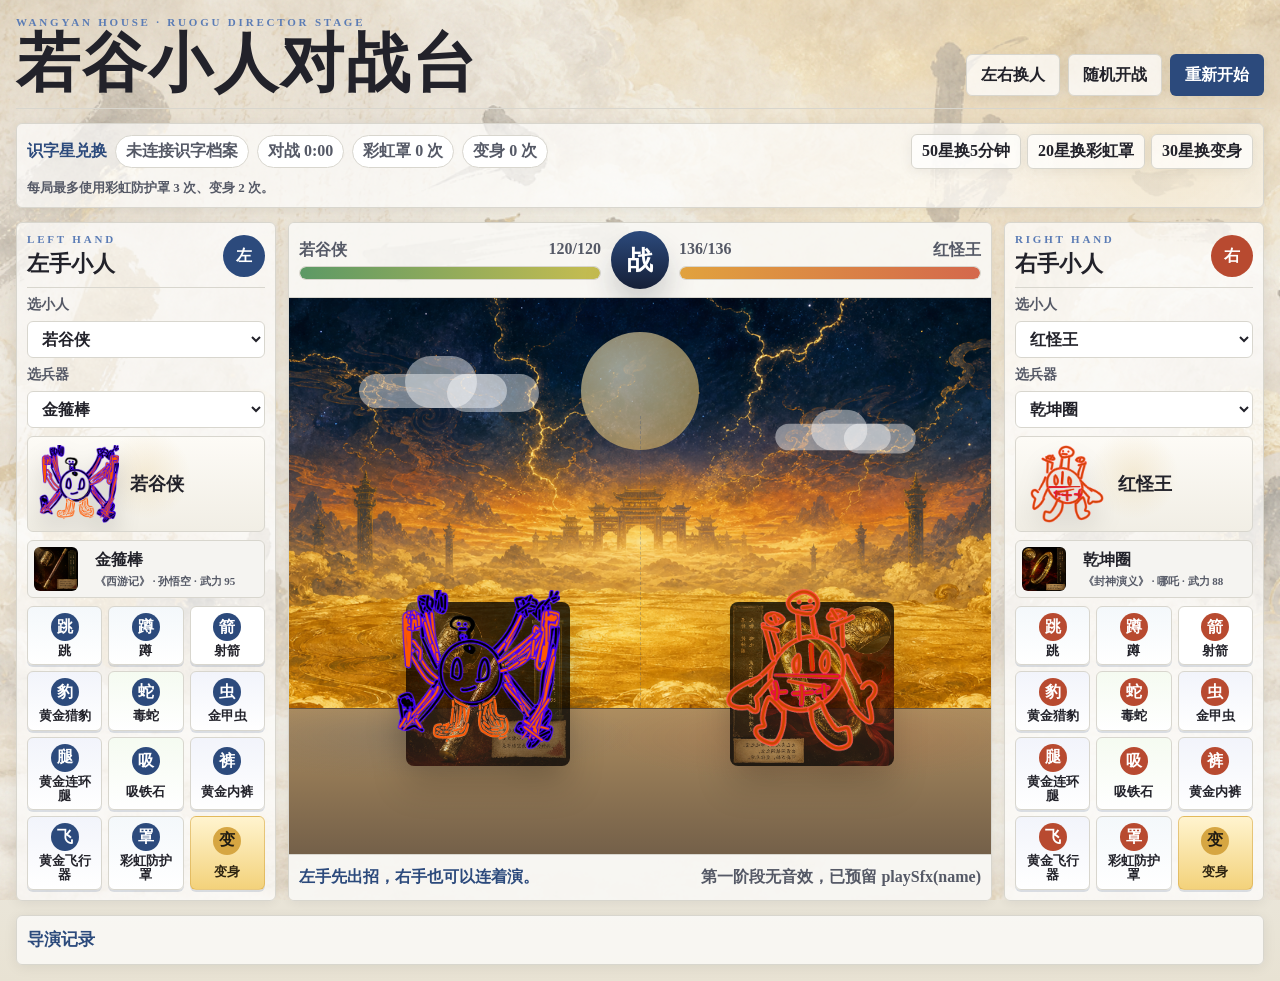
==== 若谷冒险游戏/index.html @ 194ad08b "Deploy: add Ruogu duel stage, myth backgrounds, and star exchange - Add 若谷小人对战台 with character-based" ====
<!doctype html>
<html lang="zh-CN">
<head>
  <meta charset="UTF-8" />
  <meta name="viewport" content="width=device-width, initial-scale=1, viewport-fit=cover, user-scalable=no" />
  <meta name="theme-color" content="#4a5538" />
  <title>若谷小人对战台</title>
  <style>
    .page-background {
      position: fixed;
      inset: 0;
      z-index: -1;
      background-image: url("../assets/backgrounds/06_cloud_characters.png");
      background-size: cover;
      background-position: center;
      background-repeat: no-repeat;
    }
    .page-background::before {
      content: "";
      position: absolute;
      inset: 0;
      background: rgba(244, 242, 237, .55);
    }
    :root {
      --paper: #f7f6f2;
      --paper-2: #eeede6;
      --ink: #22222a;
      --soft: #555966;
      --line: #d8d6ce;
      --blue: #2c4a7c;
      --blue-2: #5b7cb5;
      --red: #d4684c;
      --gold: #d6a642;
      --left: #2c4a7c;
      --right: #b84a30;
      --shadow: 0 2px 14px rgba(0, 0, 0, .07);
      --deep-shadow: 0 18px 28px rgba(21, 25, 38, .18);
      font-family: "KaiTi", "STKaiti", "华文楷体", "楷体", "Noto Serif CJK SC", serif;
    }

    * { box-sizing: border-box; }
    html, body { margin: 0; min-height: 100%; }
    body {
      color: var(--ink);
      background:
        radial-gradient(ellipse at 50% 18%, rgba(91, 124, 181, .12), transparent 52%),
        linear-gradient(180deg, #f7f6f2, #eeede6 72%, #e8e2d3);
      overflow-x: hidden;
    }
    body::before {
      content: "";
      position: fixed;
      inset: 0;
      pointer-events: none;
      opacity: .045;
      background-image: url("data:image/svg+xml,%3Csvg viewBox='0 0 256 256' xmlns='http://www.w3.org/2000/svg'%3E%3Cfilter id='n'%3E%3CfeTurbulence type='fractalNoise' baseFrequency='1.18' numOctaves='5'/%3E%3C/filter%3E%3Crect width='100%25' height='100%25' filter='url(%23n)'/%3E%3C/svg%3E");
    }
    button, select { font: inherit; color: inherit; }
    button { border: 0; cursor: pointer; }

    .app {
      width: min(1360px, 100%);
      min-height: 100vh;
      margin: 0 auto;
      padding: 16px;
      display: grid;
      gap: 14px;
      position: relative;
      z-index: 1;
    }
    .top {
      display: flex;
      align-items: end;
      justify-content: space-between;
      gap: 16px;
      padding-bottom: 12px;
      border-bottom: 1px solid var(--line);
    }
    .eyebrow {
      margin: 0 0 4px;
      color: var(--blue-2);
      font-family: Georgia, serif;
      font-size: 11px;
      font-weight: 900;
      letter-spacing: 2.8px;
    }
    h1, h2, h3, p { margin: 0; }
    h1 {
      font-size: clamp(34px, 6vw, 64px);
      line-height: 1;
      letter-spacing: 2px;
    }
    .top-actions { display: flex; flex-wrap: wrap; gap: 8px; justify-content: flex-end; }
    .paper-btn {
      min-height: 42px;
      padding: 9px 14px;
      border: 1px solid var(--line);
      border-radius: 6px;
      background: rgba(255,255,255,.72);
      box-shadow: var(--shadow);
      font-weight: 900;
    }
    .paper-btn.primary { color: #fff; background: var(--blue); border-color: transparent; }

    .wallet-bar {
      display: grid;
      grid-template-columns: 1fr auto;
      gap: 10px;
      align-items: center;
      padding: 10px;
      border: 1px solid var(--line);
      border-radius: 6px;
      background:
        radial-gradient(circle at 92% 20%, rgba(214,166,66,.18), transparent 12rem),
        rgba(255,255,255,.66);
      box-shadow: var(--shadow);
    }
    .wallet-main {
      display: flex;
      flex-wrap: wrap;
      gap: 8px;
      align-items: center;
      font-weight: 900;
    }
    .wallet-main span {
      min-height: 32px;
      display: inline-grid;
      place-items: center;
      padding: 5px 10px;
      border: 1px solid var(--line);
      border-radius: 999px;
      background: #fff;
      color: var(--soft);
    }
    .wallet-main strong { color: var(--blue); }
    .wallet-actions {
      display: flex;
      flex-wrap: wrap;
      gap: 6px;
      justify-content: flex-end;
    }
    .wallet-actions .paper-btn { min-height: 34px; padding: 6px 10px; }
    .wallet-note {
      grid-column: 1 / -1;
      color: var(--soft);
      font-size: 13px;
      font-weight: 900;
    }

    .layout {
      display: grid;
      grid-template-columns: minmax(220px, 260px) minmax(430px, 1fr) minmax(220px, 260px);
      gap: 12px;
      align-items: stretch;
    }
    .hand-panel, .stage-shell, .logbook {
      border: 1px solid var(--line);
      border-radius: 6px;
      background: rgba(255,255,255,.68);
      box-shadow: var(--shadow);
    }
    .hand-panel {
      padding: 10px;
      display: grid;
      gap: 8px;
      align-content: start;
      min-height: 560px;
    }
    .hand-title {
      display: flex;
      align-items: center;
      justify-content: space-between;
      gap: 8px;
      padding-bottom: 8px;
      border-bottom: 1px solid var(--line);
    }
    .hand-title h2 { font-size: 22px; }
    .side-badge {
      width: 42px;
      height: 42px;
      display: grid;
      place-items: center;
      border-radius: 50%;
      color: #fff;
      font-weight: 900;
      background: var(--left);
    }
    .right-panel .side-badge { background: var(--right); }
    .picker { display: grid; gap: 7px; }
    .picker label { color: var(--soft); font-weight: 900; font-size: 14px; }
    select {
      width: 100%;
      min-height: 36px;
      border: 1px solid var(--line);
      border-radius: 6px;
      background: #fff;
      padding: 8px 10px;
      font-weight: 900;
    }
    .mini-card {
      min-height: 92px;
      display: grid;
      grid-template-columns: 86px 1fr;
      place-items: center;
      gap: 8px;
      padding: 8px;
      border: 1px solid var(--line);
      border-radius: 6px;
      background:
        radial-gradient(circle at 50% 40%, rgba(215,166,66,.16), transparent 34%),
        linear-gradient(180deg, #fdfbf6, #f1eee5);
      overflow: hidden;
    }
    .mini-card img {
      width: 84px;
      height: 78px;
      object-fit: contain;
      filter: drop-shadow(0 14px 12px rgba(0,0,0,.16));
    }
    .mini-card strong { font-size: 18px; justify-self: start; }
    .weapon-line {
      width: 100%;
      display: grid;
      grid-template-columns: 54px 1fr;
      gap: 7px;
      align-items: center;
      padding: 6px;
      border: 1px solid var(--line);
      border-radius: 6px;
      background: #f5f4f1;
    }
    .weapon-line img {
      width: 44px;
      height: 44px;
      object-fit: cover;
      border-radius: 6px;
      background: #11131c;
    }
    .weapon-line strong { display: block; }
    .weapon-line small { color: var(--soft); font-weight: 900; font-size: 11px; line-height: 1.2; }
    .moves { display: grid; grid-template-columns: repeat(3, minmax(0, 1fr)); gap: 6px; }
    .move-btn {
      min-height: 52px;
      padding: 6px 5px;
      display: grid;
      grid-template-columns: 1fr;
      gap: 3px;
      align-items: center;
      justify-items: center;
      text-align: center;
      border: 1px solid var(--line);
      border-radius: 6px;
      background: #fff;
      box-shadow: 0 2px 0 rgba(44,74,124,.16);
      font-weight: 900;
    }
    .move-btn span:first-child {
      width: 28px;
      height: 28px;
      display: grid;
      place-items: center;
      border-radius: 50%;
      color: #fff;
      background: var(--left);
    }
    .right-panel .move-btn span:first-child { background: var(--right); }
    .move-btn small { display: none; }
    .move-btn strong { font-size: 13px; line-height: 1.1; }
    .move-btn.defense { background: linear-gradient(180deg, #f4f8fb, #fff); }
    .move-btn.control { background: linear-gradient(180deg, #f5fbf1, #fff); }
    .move-btn.spirit { background: linear-gradient(180deg, #f2f4fb, #fff); }
    .move-btn.ultimate {
      color: #2d2310;
      background: linear-gradient(180deg, #fff4cf, #f3d27b);
      border-color: rgba(214,166,66,.55);
    }
    .move-btn.ultimate span:first-child { background: var(--gold); color: #1f1b13; }

    .stage-shell {
      display: grid;
      grid-template-rows: auto 1fr auto;
      min-height: 560px;
      overflow: hidden;
    }
    .scoreboard {
      display: grid;
      grid-template-columns: 1fr auto 1fr;
      gap: 10px;
      align-items: center;
      padding: 8px 10px;
      border-bottom: 1px solid var(--line);
      background: rgba(247,246,242,.72);
    }
    .hp-box { display: grid; gap: 5px; }
    .hp-box.right { text-align: right; }
    .hp-name { display: flex; justify-content: space-between; gap: 8px; color: var(--soft); font-weight: 900; }
    .hp-box.right .hp-name { flex-direction: row-reverse; }
    .hp-track {
      height: 14px;
      border: 1px solid var(--line);
      border-radius: 999px;
      background: #e5e1d5;
      overflow: hidden;
    }
    .hp-fill {
      height: 100%;
      width: 100%;
      border-radius: inherit;
      background: linear-gradient(90deg, #5c9965, #c7bd50);
      transition: width .35s ease;
    }
    .hp-box.right .hp-fill { margin-left: auto; background: linear-gradient(90deg, #e1a23e, var(--red)); }
    .vs-seal {
      width: 58px;
      height: 58px;
      display: grid;
      place-items: center;
      border-radius: 50%;
      color: #fff;
      background: linear-gradient(180deg, var(--blue), #151f37);
      box-shadow: var(--deep-shadow);
      font-size: 26px;
      font-weight: 900;
    }
    .stage {
      position: relative;
      min-height: 430px;
      overflow: hidden;
      background:
        radial-gradient(circle at 50% 28%, rgba(215,166,66,.28), transparent 14%),
        linear-gradient(180deg, #dfe8ef 0%, #eef0e9 42%, #c5b28d 100%);
    }
    .stage-bg {
      position: absolute;
      inset: 0;
      z-index: 0;
      background-size: cover;
      background-position: center;
      opacity: 0;
      transition: opacity .7s ease;
    }
    .stage-bg.show { opacity: 1; }
    .stage::before {
      content: "";
      position: absolute;
      inset: 0;
      background:
        linear-gradient(90deg, rgba(44,74,124,.08), transparent 18%, transparent 82%, rgba(212,104,76,.1)),
        repeating-linear-gradient(90deg, rgba(255,255,255,.16) 0 1px, transparent 1px 84px);
      pointer-events: none;
    }
    .moon {
      position: absolute;
      top: 34px;
      left: 50%;
      width: 118px;
      height: 118px;
      transform: translateX(-50%);
      border-radius: 50%;
      background: radial-gradient(circle at 35% 32%, #fff8d8, #d7a642);
      opacity: .6;
      filter: blur(.2px);
    }
    .cloud, .cloud::before, .cloud::after {
      position: absolute;
      width: 148px;
      height: 34px;
      border-radius: 999px;
      background: rgba(255,255,255,.44);
      filter: blur(.4px);
    }
    .cloud { left: 10%; top: 76px; animation: cloudDrift 14s ease-in-out infinite alternate; }
    .cloud::before { content: ""; left: 46px; top: -18px; width: 72px; height: 52px; }
    .cloud::after { content: ""; left: 88px; top: 0; width: 92px; height: 38px; }
    .cloud.c2 { left: auto; right: 12%; top: 122px; transform: scale(.78); animation-duration: 18s; }
    .ground {
      position: absolute;
      left: -4%;
      right: -4%;
      bottom: 0;
      height: 146px;
      background:
        radial-gradient(ellipse at 20% 18%, rgba(44,74,124,.16), transparent 26%),
        radial-gradient(ellipse at 74% 20%, rgba(184,74,48,.14), transparent 28%),
        linear-gradient(180deg, #ad8d5f, #746049);
      border-top: 1px solid rgba(91,70,44,.35);
    }
    .arena-line {
      position: absolute;
      left: 50%;
      top: 118px;
      bottom: 48px;
      border-left: 1px dashed rgba(44,74,124,.25);
    }
    .fighter {
      position: absolute;
      bottom: 96px;
      width: 168px;
      height: 176px;
      display: grid;
      place-items: center;
      transform-origin: 50% 100%;
      transition: left .38s cubic-bezier(.2,.9,.2,1), right .38s cubic-bezier(.2,.9,.2,1), transform .28s ease, filter .28s ease;
      z-index: 4;
    }
    .fighter.left { left: 15%; }
    .fighter.right { right: 15%; transform: scaleX(-1); }
    .fighter img {
      width: 164px;
      height: 164px;
      object-fit: contain;
      filter: drop-shadow(0 20px 16px rgba(0,0,0,.2));
    }
    .fighter.idle { animation: idle 1.4s ease-in-out infinite; }
    .fighter.charge-left { animation: leftCharge .58s ease; }
    .fighter.charge-right { animation: rightCharge .58s ease; }
    .fighter.smash { animation: smash .68s ease; }
    .fighter.spin { animation: spinHit .72s ease; }
    .fighter.kick { animation: flyKick .7s ease; }
    .fighter.combo { animation: comboHit .82s ease; }
    .fighter.dodge { animation: dodge .52s ease; }
    .fighter.jump { animation: jumpDodge .66s ease; }
    .fighter.crouch { animation: crouchDodge .62s ease; }
    .fighter.guard { filter: drop-shadow(0 0 24px rgba(91,124,181,.52)); }
    .fighter.beam { animation: beamCast .72s ease; }
    .fighter.blink { animation: blinkStrike .68s ease; }
    .fighter.bind-cast { animation: bindCast .72s ease; }
    .fighter.orbit { filter: drop-shadow(0 0 28px rgba(91,124,181,.58)); }
    .fighter.arrow { animation: beamCast .68s ease; }
    .fighter.leopard { animation: leopardRush .78s ease; }
    .fighter.snake { animation: snakeBite .78s ease; }
    .fighter.beetle { animation: beetleCall .78s ease; }
    .fighter.magnet { animation: magnetCast .82s ease; }
    .fighter.gold-pants { animation: goldPantsFly .9s ease; filter: drop-shadow(0 0 24px rgba(214,166,66,.72)); }
    .fighter.flyer { animation: skyDive .92s ease; filter: drop-shadow(0 0 26px rgba(91,124,181,.66)); }
    .fighter.rainbow { filter: drop-shadow(0 0 26px rgba(91,124,181,.74)); }
    .fighter.boss-strike { animation: bossStrike 1.05s ease; filter: drop-shadow(0 0 36px rgba(184,74,48,.82)); }
    .fighter.boss-mode img { transform: scale(1.28); filter: drop-shadow(0 26px 20px rgba(0,0,0,.26)) drop-shadow(0 0 24px rgba(184,74,48,.5)); }
    .fighter.disarmed .weapon-ghost { opacity: 0; transform: translateY(-48px) scale(.25) rotate(-18deg); }
    .fighter.shielded::after,
    .fighter.evading::after,
    .fighter.boss-mode::after {
      position: absolute;
      left: 50%;
      top: 50%;
      transform: translate(-50%, -50%);
      display: grid;
      place-items: center;
      border-radius: 999px;
      pointer-events: none;
      z-index: -1;
      font-weight: 900;
    }
    .fighter.shielded::after {
      content: "";
      width: 192px;
      height: 192px;
      border: 8px solid rgba(255,255,255,.54);
      background:
        conic-gradient(from 18deg, rgba(216,70,65,.34), rgba(234,174,55,.34), rgba(83,151,92,.34), rgba(69,130,190,.34), rgba(151,91,174,.34), rgba(216,70,65,.34));
      box-shadow: 0 0 28px rgba(91,124,181,.38);
      animation: rainbowPulse 1.1s ease-in-out infinite;
    }
    .fighter.evading::after {
      content: "躲";
      width: 58px;
      height: 58px;
      color: #fff;
      background: rgba(44,74,124,.72);
      box-shadow: 0 0 20px rgba(44,74,124,.35);
    }
    .fighter.boss-mode::after {
      content: "BOSS";
      top: 8px;
      width: 76px;
      height: 30px;
      color: #fff;
      background: rgba(184,74,48,.9);
      box-shadow: 0 0 18px rgba(184,74,48,.42);
      z-index: 5;
    }
    .fighter.ultimate { animation: ultimateHit 1s ease; filter: drop-shadow(0 0 34px rgba(215,166,66,.8)); }
    .fighter.hurt-left { animation: hurtLeft .45s ease; }
    .fighter.hurt-right { animation: hurtRight .45s ease; }
    .fighter.win { animation: victory .9s ease-in-out infinite; filter: drop-shadow(0 0 20px rgba(215,166,66,.5)); }
    .weapon-aura {
      position: absolute;
      width: 88px;
      height: 88px;
      right: -6px;
      top: 24px;
      border-radius: 50%;
      background: radial-gradient(circle, rgba(215,166,66,.42), transparent 68%);
      opacity: 0;
      transform: rotate(-20deg);
      pointer-events: none;
    }
    .fighter.right .weapon-aura { right: auto; left: -6px; }
    .fighter.attacking .weapon-aura { animation: auraFlash .55s ease; }
    .weapon-ghost {
      position: absolute;
      width: 76px;
      height: 76px;
      right: -8px;
      top: 20px;
      object-fit: cover;
      border-radius: 8px;
      opacity: .78;
      mix-blend-mode: multiply;
      filter: drop-shadow(0 6px 6px rgba(0,0,0,.22));
      pointer-events: none;
    }
    .fighter.right .weapon-ghost { right: auto; left: -8px; }
    .impact {
      position: absolute;
      left: 50%;
      top: 52%;
      width: 14px;
      height: 14px;
      border-radius: 50%;
      pointer-events: none;
      opacity: 0;
      z-index: 8;
      background: radial-gradient(circle, #fff 0 8%, #f4d27c 15% 30%, rgba(212,104,76,.55) 34%, transparent 70%);
      transform: translate(-50%, -50%) scale(.2);
    }
    .impact.show { animation: impact .44s ease; }
    .fx-beam {
      position: absolute;
      z-index: 7;
      opacity: 0;
      pointer-events: none;
      top: 48%;
      width: 36%;
      height: 10px;
      border-radius: 999px;
      background: linear-gradient(90deg, rgba(255,255,255,0), rgba(91,124,181,.92), rgba(255,255,255,0));
      filter: drop-shadow(0 0 12px rgba(91,124,181,.8));
    }
    .fx-beam.show { animation: beamShot .56s ease; }
    .fx-ring {
      position: absolute;
      z-index: 7;
      opacity: 0;
      pointer-events: none;
      top: 43%;
      width: 116px;
      height: 50px;
      border-radius: 50%;
      border: 6px solid rgba(214,166,66,.9);
      box-shadow: 0 0 20px rgba(214,166,66,.7);
    }
    .fx-ring.show { animation: ringBind .72s ease; }
    .fx-orbit {
      position: absolute;
      z-index: 7;
      opacity: 0;
      pointer-events: none;
      width: 156px;
      height: 156px;
      border-radius: 50%;
      border: 3px dashed rgba(91,124,181,.78);
      box-shadow: 0 0 22px rgba(91,124,181,.36);
    }
    .fx-orbit.show { animation: orbitSpin .82s linear; }
    .fx-arrow,
    .fx-leopard,
    .fx-snake,
    .fx-beetle,
    .fx-magnet,
    .fx-pants,
    .fx-flyer,
    .fx-rainbow,
    .fx-boss {
      position: absolute;
      z-index: 7;
      opacity: 0;
      pointer-events: none;
      top: 44%;
      font-weight: 900;
      text-shadow: 0 2px 0 rgba(255,255,255,.84);
      filter: drop-shadow(0 10px 10px rgba(0,0,0,.18));
    }
    .fx-arrow { width: 34%; height: 5px; border-radius: 999px; background: linear-gradient(90deg, transparent, #51391f 18%, #d6a642 82%, transparent); }
    .fx-arrow::after { content: ""; position: absolute; right: -8px; top: -7px; border-left: 16px solid #51391f; border-top: 9px solid transparent; border-bottom: 9px solid transparent; }
    .fx-leopard::before { content: "黄金猎豹"; color: #9b6d16; font-size: 28px; }
    .fx-snake::before { content: "毒蛇咬住"; color: #395f2b; font-size: 26px; }
    .fx-beetle::before { content: "金甲虫"; color: #a87811; font-size: 28px; }
    .fx-magnet::before { content: "吸铁石"; color: #284668; font-size: 28px; }
    .fx-pants::before { content: "黄金内裤"; color: #9b6d16; font-size: 26px; }
    .fx-flyer::before { content: "黄金飞行器"; color: #2c4a7c; font-size: 26px; }
    .fx-rainbow {
      width: 170px;
      height: 170px;
      border-radius: 50%;
      background: conic-gradient(rgba(216,70,65,.38), rgba(234,174,55,.38), rgba(83,151,92,.38), rgba(69,130,190,.38), rgba(151,91,174,.38), rgba(216,70,65,.38));
      border: 7px solid rgba(255,255,255,.58);
    }
    .fx-boss::before { content: "大BOSS"; color: #b84a30; font-size: 34px; letter-spacing: 2px; }
    .fx-arrow.show { animation: arrowShot .62s ease; }
    .fx-leopard.show { animation: helperRush .76s ease; }
    .fx-snake.show { animation: helperRush .84s ease; }
    .fx-beetle.show { animation: helperRush .82s ease; }
    .fx-magnet.show { animation: magnetPull .88s ease; }
    .fx-pants.show { animation: skyHelper .86s ease; }
    .fx-flyer.show { animation: skyHelper .9s ease; }
    .fx-rainbow.show { animation: rainbowPulse .9s ease; }
    .fx-boss.show { animation: bossFlash .96s ease; }
    .fx-from-right.fx-arrow { transform: scaleX(-1); }
    .fx-from-right.fx-arrow.show { animation: arrowShotRight .62s ease; }
    .fx-from-right.fx-leopard.show,
    .fx-from-right.fx-snake.show,
    .fx-from-right.fx-beetle.show { animation: helperRushRight .82s ease; }
    .fx-from-right.fx-magnet.show { animation: magnetPullRight .88s ease; }
    .fx-from-right.fx-pants.show,
    .fx-from-right.fx-flyer.show { animation: skyHelperRight .9s ease; }
    .damage {
      position: absolute;
      z-index: 9;
      color: var(--red);
      font-size: 34px;
      font-weight: 900;
      text-shadow: 0 2px 0 #fff;
      opacity: 0;
      pointer-events: none;
    }
    .damage.show { animation: damageFloat .78s ease; }
    .director-strip {
      display: flex;
      align-items: center;
      justify-content: space-between;
      gap: 8px;
      min-height: 46px;
      padding: 8px 10px;
      border-top: 1px solid var(--line);
      background: rgba(247,246,242,.82);
    }
    .director-strip strong { color: var(--blue); }
    .director-strip span { color: var(--soft); font-weight: 900; }
    .winner-banner {
      position: absolute;
      inset: 22% 12% auto;
      min-height: 118px;
      display: none;
      place-items: center;
      text-align: center;
      padding: 18px;
      z-index: 20;
      color: #fff;
      background: linear-gradient(180deg, rgba(44,74,124,.96), rgba(23,31,52,.96));
      border-radius: 6px;
      box-shadow: var(--deep-shadow);
    }
    .winner-banner.show { display: grid; animation: bannerIn .4s ease; }
    .winner-banner h2 { font-size: clamp(30px, 6vw, 58px); }

    .logbook {
      min-height: 50px;
      padding: 8px 10px;
      display: grid;
      grid-template-columns: auto 1fr;
      align-items: center;
      gap: 10px;
    }
    .logbook h3 { font-size: 17px; color: var(--blue); white-space: nowrap; }
    .log-list {
      display: flex;
      flex-wrap: nowrap;
      gap: 6px;
      overflow-x: auto;
      padding-bottom: 2px;
    }
    .log-pill {
      flex: 0 0 auto;
      padding: 5px 8px;
      border-radius: 999px;
      background: #fff;
      border: 1px solid var(--line);
      color: var(--soft);
      font-weight: 900;
      font-size: 13px;
    }

    @keyframes idle { 0%,100%{translate:0 0} 50%{translate:0 -5px} }
    @keyframes cloudDrift { from{translate:-14px 0} to{translate:14px 0} }
    @keyframes leftCharge { 0%{translate:0 0} 46%{translate:210px 0; scale:1.05} 100%{translate:0 0} }
    @keyframes rightCharge { 0%{translate:0 0} 46%{translate:-210px 0; scale:1.05} 100%{translate:0 0} }
    @keyframes smash { 0%{translate:0 0; rotate:0} 36%{translate:0 -44px; rotate:-10deg} 58%{translate:28px 10px; rotate:8deg} 100%{translate:0 0; rotate:0} }
    @keyframes spinHit { 0%{rotate:0; scale:1} 55%{rotate:360deg; scale:1.08} 100%{rotate:0; scale:1} }
    @keyframes flyKick { 0%{translate:0 0; rotate:0} 45%{translate:120px -58px; rotate:-18deg} 100%{translate:0 0; rotate:0} }
    @keyframes comboHit { 0%{translate:0 0} 18%{translate:90px 0} 34%{translate:24px 0} 50%{translate:112px -8px} 68%{translate:40px 0} 84%{translate:128px 0} 100%{translate:0 0} }
    @keyframes dodge { 0%{translate:0 0; opacity:1} 40%{translate:-70px -12px; opacity:.34} 100%{translate:0 0; opacity:1} }
    @keyframes jumpDodge { 0%{translate:0 0; scale:1} 48%{translate:0 -108px; scale:1.05} 100%{translate:0 0; scale:1} }
    @keyframes crouchDodge { 0%{translate:0 0; scale:1 1} 48%{translate:0 42px; scale:1.14 .48} 100%{translate:0 0; scale:1 1} }
    @keyframes beamCast { 0%{scale:1} 35%{scale:1.08; translate:0 -8px} 100%{scale:1; translate:0 0} }
    @keyframes bindCast { 0%{translate:0 0; scale:1} 45%{translate:40px -8px; scale:1.08} 100%{translate:0 0; scale:1} }
    @keyframes leopardRush { 0%{translate:0 0; scale:1} 35%{translate:150px -18px; scale:1.12} 58%{translate:70px 0; scale:1.04} 100%{translate:0 0; scale:1} }
    @keyframes snakeBite { 0%{translate:0 0; rotate:0} 42%{translate:96px 8px; rotate:-7deg} 58%{translate:118px 4px; rotate:7deg} 100%{translate:0 0; rotate:0} }
    @keyframes beetleCall { 0%{translate:0 0; scale:1} 45%{translate:70px -46px; scale:1.08} 70%{translate:118px -4px; scale:1.04} 100%{translate:0 0; scale:1} }
    @keyframes magnetCast { 0%{translate:0 0} 44%{translate:24px -22px; rotate:-8deg} 100%{translate:0 0; rotate:0} }
    @keyframes goldPantsFly { 0%{translate:0 0; rotate:0} 35%{translate:52px -104px; rotate:-8deg} 62%{translate:132px -46px; rotate:10deg} 100%{translate:0 0; rotate:0} }
    @keyframes skyDive { 0%{translate:0 0; rotate:0} 28%{translate:0 -132px; rotate:-10deg} 64%{translate:145px -54px; rotate:16deg} 100%{translate:0 0; rotate:0} }
    @keyframes bossStrike { 0%{scale:1; translate:0 0} 30%{scale:1.45; translate:0 -30px} 58%{scale:1.55; translate:128px -6px} 100%{scale:1; translate:0 0} }
    @keyframes ultimateHit { 0%{scale:1; translate:0 0} 32%{scale:1.16; translate:0 -24px} 52%{scale:1.22; translate:120px 0} 100%{scale:1; translate:0 0} }
    @keyframes hurtLeft { 0%{translate:0 0} 36%{translate:-30px 0; rotate:-5deg} 100%{translate:0 0} }
    @keyframes hurtRight { 0%{translate:0 0} 36%{translate:30px 0; rotate:5deg} 100%{translate:0 0} }
    @keyframes victory { 0%,100%{translate:0 0; rotate:0} 50%{translate:0 -10px; rotate:3deg} }
    @keyframes auraFlash { 0%{opacity:0; scale:.6} 45%{opacity:1; scale:1.5} 100%{opacity:0; scale:2.2} }
    @keyframes impact { 0%{opacity:0; scale:.2} 40%{opacity:1; scale:9} 100%{opacity:0; scale:13} }
    @keyframes beamShot { 0%{opacity:0; scaleX(.1)} 30%{opacity:1; scaleX(1)} 100%{opacity:0; scaleX(1.2)} }
    @keyframes ringBind { 0%{opacity:0; scale:2.2; translate:0 -20px} 45%{opacity:1; scale:1} 100%{opacity:0; scale:.78; translate:0 18px} }
    @keyframes orbitSpin { 0%{opacity:0; rotate:0deg; scale:.5} 20%{opacity:1} 100%{opacity:0; rotate:420deg; scale:1.3} }
    @keyframes arrowShot { 0%{opacity:0; scaleX(.1)} 20%{opacity:1; scaleX(1)} 100%{opacity:0; translate:54px 0; scaleX(1.12)} }
    @keyframes helperRush { 0%{opacity:0; translate:-80px 20px; scale:.7} 28%{opacity:1} 72%{opacity:1; translate:80px -12px; scale:1.15} 100%{opacity:0; translate:120px 8px; scale:.9} }
    @keyframes magnetPull { 0%{opacity:0; translate:0 20px; scale:.7} 35%{opacity:1; scale:1.15} 100%{opacity:0; translate:0 -54px; scale:.9} }
    @keyframes skyHelper { 0%{opacity:0; translate:-54px -100px; scale:.7} 32%{opacity:1} 72%{opacity:1; translate:90px -40px; scale:1.12} 100%{opacity:0; translate:130px -8px; scale:.9} }
    @keyframes arrowShotRight { 0%{opacity:0; scaleX(-.1)} 20%{opacity:1; scaleX(-1)} 100%{opacity:0; translate:-54px 0; scaleX(-1.12)} }
    @keyframes helperRushRight { 0%{opacity:0; translate:80px 20px; scale:.7} 28%{opacity:1} 72%{opacity:1; translate:-80px -12px; scale:1.15} 100%{opacity:0; translate:-120px 8px; scale:.9} }
    @keyframes magnetPullRight { 0%{opacity:0; translate:0 20px; scale:.7} 35%{opacity:1; scale:1.15} 100%{opacity:0; translate:0 -54px; scale:.9} }
    @keyframes skyHelperRight { 0%{opacity:0; translate:54px -100px; scale:.7} 32%{opacity:1} 72%{opacity:1; translate:-90px -40px; scale:1.12} 100%{opacity:0; translate:-130px -8px; scale:.9} }
    @keyframes rainbowPulse { 0%{opacity:0; scale:.55; rotate:0deg} 42%{opacity:.92; scale:1; rotate:60deg} 100%{opacity:.18; scale:1.12; rotate:140deg} }
    @keyframes bossFlash { 0%{opacity:0; scale:.5} 35%{opacity:1; scale:1.25} 100%{opacity:0; scale:1.7} }
    @keyframes damageFloat { 0%{opacity:0; translate:0 8px; scale:.8} 20%{opacity:1} 100%{opacity:0; translate:0 -62px; scale:1.14} }
    @keyframes bannerIn { from{opacity:0; transform:translateY(14px) scale(.96)} to{opacity:1; transform:translateY(0) scale(1)} }

    @media (max-width: 1080px) {
      .layout { grid-template-columns: 1fr; }
      .hand-panel { min-height: 0; }
      .stage-shell { order: -1; min-height: 560px; }
      .moves { grid-template-columns: repeat(6, minmax(0, 1fr)); }
      .move-btn { grid-template-columns: 1fr; text-align: center; place-items: center; min-height: 58px; }
      .move-btn small { display: none; }
      .mini-card { min-height: 86px; }
    }
    @media (max-width: 680px) {
      .app { padding: 10px; }
      .top { align-items: start; flex-direction: column; }
      .wallet-bar { grid-template-columns: 1fr; }
      .wallet-actions { justify-content: stretch; }
      .wallet-actions .paper-btn { flex: 1 1 120px; }
      .stage { min-height: 390px; }
      .scoreboard { grid-template-columns: 1fr; }
      .vs-seal { width: 54px; height: 54px; justify-self: center; }
      .fighter { width: 124px; height: 140px; bottom: 88px; }
      .fighter img { width: 124px; height: 124px; }
      .fighter.left { left: 8%; }
      .fighter.right { right: 8%; }
      .moves { grid-template-columns: repeat(3, minmax(0, 1fr)); }
      .weapon-ghost { width: 54px; height: 54px; }
      @keyframes leftCharge { 0%{translate:0 0} 46%{translate:110px 0; scale:1.05} 100%{translate:0 0} }
      @keyframes rightCharge { 0%{translate:0 0} 46%{translate:-110px 0; scale:1.05} 100%{translate:0 0} }
    }
  </style>
</head>
<body>
  <div class="page-background"></div>
  <main class="app">
    <header class="top">
      <div>
        <p class="eyebrow">WANGYAN HOUSE · RUOGU DIRECTOR STAGE</p>
        <h1>若谷小人对战台</h1>
      </div>
      <div class="top-actions">
        <button class="paper-btn" id="swapBtn">左右换人</button>
        <button class="paper-btn" id="randomBtn">随机开战</button>
        <button class="paper-btn primary" id="resetBtn">重新开始</button>
      </div>
    </header>

    <section class="wallet-bar" id="walletBar" aria-label="识字星兑换的小人对战资源">
      <div class="wallet-main">
        <strong>识字星兑换</strong>
        <span id="walletStars">总星 --</span>
        <span id="walletTime">对战 --</span>
        <span id="walletRainbow">彩虹罩 --</span>
        <span id="walletTransform">变身 --</span>
      </div>
      <div class="wallet-actions">
        <button class="paper-btn" data-buy="playTime">50星换5分钟</button>
        <button class="paper-btn" data-buy="rainbow">20星换彩虹罩</button>
        <button class="paper-btn" data-buy="transform">30星换变身</button>
      </div>
      <div class="wallet-note" id="walletNote">每局最多使用彩虹防护罩 3 次、变身 2 次。</div>
    </section>

    <section class="layout">
      <aside class="hand-panel left-panel">
        <div class="hand-title">
          <div>
            <p class="eyebrow">LEFT HAND</p>
            <h2>左手小人</h2>
          </div>
          <span class="side-badge">左</span>
        </div>
        <div class="picker">
          <label for="leftCharacter">选小人</label>
          <select id="leftCharacter"></select>
        </div>
        <div class="picker">
          <label for="leftWeapon">选兵器</label>
          <select id="leftWeapon"></select>
        </div>
        <section class="mini-card" id="leftPreview"></section>
        <section class="weapon-line" id="leftWeaponPreview"></section>
        <div class="moves" id="leftMoves"></div>
      </aside>

      <section class="stage-shell">
        <div class="scoreboard">
          <div class="hp-box">
            <div class="hp-name"><strong id="leftName">若谷侠</strong><span id="leftHpText">100/100</span></div>
            <div class="hp-track"><div class="hp-fill" id="leftHp"></div></div>
          </div>
          <div class="vs-seal">战</div>
          <div class="hp-box right">
            <div class="hp-name"><strong id="rightName">红怪王</strong><span id="rightHpText">100/100</span></div>
            <div class="hp-track"><div class="hp-fill" id="rightHp"></div></div>
          </div>
        </div>

        <div class="stage" id="stage">
          <div class="stage-bg" id="stageBg"></div>
          <div class="moon"></div>
          <div class="cloud"></div>
          <div class="cloud c2"></div>
          <div class="arena-line"></div>
          <div class="ground"></div>
          <div class="fighter left idle" id="leftFighter">
            <span class="weapon-aura"></span>
            <img id="leftWeaponGhost" class="weapon-ghost" alt="" />
            <img id="leftSprite" alt="左手小人" />
          </div>
          <div class="fighter right idle" id="rightFighter">
            <span class="weapon-aura"></span>
            <img id="rightWeaponGhost" class="weapon-ghost" alt="" />
            <img id="rightSprite" alt="右手小人" />
          </div>
          <div class="impact" id="impact"></div>
          <div class="damage" id="damageText"></div>
          <div class="winner-banner" id="winnerBanner"></div>
        </div>

        <div class="director-strip">
          <strong id="directorLine">左手先出招，右手也可以连着演。</strong>
          <span>第一阶段无音效，已预留 playSfx(name)</span>
        </div>
      </section>

      <aside class="hand-panel right-panel">
        <div class="hand-title">
          <div>
            <p class="eyebrow">RIGHT HAND</p>
            <h2>右手小人</h2>
          </div>
          <span class="side-badge">右</span>
        </div>
        <div class="picker">
          <label for="rightCharacter">选小人</label>
          <select id="rightCharacter"></select>
        </div>
        <div class="picker">
          <label for="rightWeapon">选兵器</label>
          <select id="rightWeapon"></select>
        </div>
        <section class="mini-card" id="rightPreview"></section>
        <section class="weapon-line" id="rightWeaponPreview"></section>
        <div class="moves" id="rightMoves"></div>
      </aside>
    </section>

    <section class="logbook">
      <h3>导演记录</h3>
      <div class="log-list" id="battleLog"></div>
    </section>
  </main>

  <script src="../weapons.js"></script>
  <script src="../duel-link.js"></script>
  <script>
    const CUTOUT = "../Ruogu Painting/cutouts/";
    const DUEL = window.RUOGU_DUEL_LINK;
    const characters = [
      { id: "hero", name: "若谷侠", file: "1_cutout.png", hp: 120, power: 10 },
      { id: "vine", name: "缠藤怪", file: "2_cutout.png", hp: 112, power: 9 },
      { id: "square", name: "方脸怪", file: "4_cutout.png", hp: 116, power: 10 },
      { id: "dot", name: "圆点怪", file: "5_cutout.png", hp: 108, power: 11 },
      { id: "echo", name: "回声石怪", file: "6_cutout.png", hp: 128, power: 8 },
      { id: "redking", name: "红怪王", file: "10_cutout.png", hp: 136, power: 12 }
    ];

    const BACKGROUNDS = {
      hero: "../assets/backgrounds/01_fengshen_cloud.png",
      vine: "../assets/backgrounds/04_dragon_palace.png",
      square: "../assets/backgrounds/03_star_moon.png",
      dot: "../assets/backgrounds/04_dragon_palace.png",
      echo: "../assets/backgrounds/03_star_moon.png",
      redking: "../assets/backgrounds/02_fire_mountain.png"
    };

    const moves = [
      { id: "jump", icon: "跳", name: "跳", desc: "跳起来躲下一次地面攻击", damage: 0, cls: "jump", evade: "ground", kind: "defense" },
      { id: "crouch", icon: "蹲", name: "蹲", desc: "蹲下来躲下一次高处攻击", damage: 0, cls: "crouch", evade: "high", kind: "defense" },
      { id: "arrow", icon: "箭", name: "射箭", desc: "一箭飞过去，掉血20", damage: 20, cls: "arrow", fx: "arrow", attackType: "high" },
      { id: "leopard", icon: "豹", name: "黄金猎豹", desc: "黄金猎豹快速袭击，掉血40", damage: 40, cls: "leopard", fx: "leopard", attackType: "ground", kind: "spirit" },
      { id: "snake", icon: "蛇", name: "毒蛇", desc: "毒蛇咬住对方，掉血30", damage: 30, cls: "snake", fx: "snake", attackType: "ground", kind: "control" },
      { id: "beetle", icon: "虫", name: "金甲虫", desc: "金甲虫帮忙撞击，掉血42", damage: 42, cls: "beetle", fx: "beetle", attackType: "ground", kind: "spirit" },
      { id: "combo-kick", icon: "腿", name: "黄金连环腿", desc: "啪啪啪快速击打，掉血49", damage: 49, cls: "combo", attackType: "ground", kind: "spirit" },
      { id: "magnet", icon: "吸", name: "吸铁石", desc: "吸走对方武器10秒", damage: 0, cls: "magnet", fx: "magnet", disarm: true, kind: "control" },
      { id: "gold-pants", icon: "裤", name: "黄金内裤", desc: "穿上能飞能打，掉血39", damage: 39, cls: "gold-pants", fx: "pants", attackType: "high", kind: "spirit" },
      { id: "flyer", icon: "飞", name: "黄金飞行器", desc: "从空中袭击脑袋，掉血46", damage: 46, cls: "flyer", fx: "flyer", attackType: "high", kind: "spirit" },
      { id: "rainbow-shield", icon: "罩", name: "彩虹防护罩", desc: "挡住下一次攻击", damage: 0, cls: "rainbow", fx: "rainbow", shield: "rainbow", kind: "defense" },
      { id: "transform", icon: "变", name: "变身", desc: "变成大BOSS10秒，打一拳99", damage: 99, cls: "boss-strike", fx: "boss", transform: true, attackType: "ground", ultimate: true }
    ];

    const fallbackWeapons = [
      { id: "fist", name: "小拳头", mark: "拳", power: 45, image: "", hero: "若谷侠", source: "若谷小人" }
    ];
    const weapons = (window.RUOGU_WEAPONS && window.RUOGU_WEAPONS.length ? window.RUOGU_WEAPONS : fallbackWeapons)
      .map((w, index) => ({
        id: w.id || `weapon-${index}`,
        name: w.name || "神兵",
        mark: w.mark || "兵",
        power: Number(w.power || 50),
        hero: w.hero || "若谷侠",
        source: w.source || "若谷神兵库",
        image: w.image ? "../" + w.image.replace(/^\.\//, "") : ""
      }));

    const state = {
      left: { character: "hero", weapon: weapons[0].id, hp: 120, maxHp: 120, shield: 0, evade: "", disarmed: false, transformed: false, timers: {} },
      right: { character: "redking", weapon: weapons[Math.min(6, weapons.length - 1)].id, hp: 136, maxHp: 136, shield: 0, evade: "", disarmed: false, transformed: false, timers: {} },
      locked: false,
      round: 1,
      rainbowUsed: 0,
      transformUsed: 0,
      timeTimer: null
    };

    const $ = (id) => document.getElementById(id);

    function playSfx(name) {
      void name;
    }

    function charById(id) {
      return characters.find((c) => c.id === id) || characters[0];
    }

    function weaponById(id) {
      return weapons.find((w) => w.id === id) || weapons[0];
    }

    function image(path, alt) {
      return `<img src="${path}" alt="${alt}" onerror="this.replaceWith(Object.assign(document.createElement('strong'),{textContent:'${alt.slice(0, 1)}'}))">`;
    }

    function setupSelect(select, list, value) {
      select.innerHTML = list.map((item) => `<option value="${item.id}">${item.name}</option>`).join("");
      select.value = value;
    }

    function mount() {
      setupSelect($("leftCharacter"), characters, state.left.character);
      setupSelect($("rightCharacter"), characters, state.right.character);
      setupSelect($("leftWeapon"), weapons, state.left.weapon);
      setupSelect($("rightWeapon"), weapons, state.right.weapon);

      $("leftCharacter").addEventListener("change", (e) => setCharacter("left", e.target.value));
      $("rightCharacter").addEventListener("change", (e) => setCharacter("right", e.target.value));
      $("leftWeapon").addEventListener("change", (e) => { state.left.weapon = e.target.value; render(); });
      $("rightWeapon").addEventListener("change", (e) => { state.right.weapon = e.target.value; render(); });
      $("resetBtn").addEventListener("click", resetFight);
      $("randomBtn").addEventListener("click", randomFight);
      $("swapBtn").addEventListener("click", swapSides);
      document.querySelectorAll("[data-buy]").forEach((button) => {
        button.addEventListener("click", () => {
          if (!DUEL) return;
          const result = DUEL.purchase(button.dataset.buy);
          $("walletNote").textContent = result.message;
          renderWallet();
        });
      });
      renderMoves("left");
      renderMoves("right");
      renderWallet();
      resetFight(false);
      updateStageBackground(state.left.character);
    }

    function renderWallet() {
      if (!DUEL) return;
      const info = DUEL.summary();
      $("walletStars").textContent = info.ok ? `总星 ${info.totalStars}` : "未连接识字档案";
      $("walletTime").textContent = `对战 ${DUEL.formatTime(info.playSeconds)}`;
      $("walletRainbow").textContent = `彩虹罩 ${info.rainbowTickets} 次`;
      $("walletTransform").textContent = `变身 ${info.transformTickets} 次`;
      document.querySelectorAll("[data-buy]").forEach((button) => {
        const cost = info.costs[button.dataset.buy] || 0;
        button.disabled = info.ok && info.totalStars < cost;
      });
    }

    function hasLinkedProfile() {
      return Boolean(DUEL && DUEL.summary().ok);
    }

    function hasPlayTime() {
      return !hasLinkedProfile() || DUEL.summary().playSeconds > 0;
    }

    function startPlayTimer() {
      if (!hasLinkedProfile() || state.timeTimer) return;
      state.timeTimer = setInterval(() => {
        const spent = DUEL.consume("playSeconds", 1);
        renderWallet();
        if (!spent || DUEL.summary().playSeconds <= 0) {
          clearInterval(state.timeTimer);
          state.timeTimer = null;
          $("directorLine").textContent = "对战时间用完了，可以回识字 App 或在上面兑换。";
        }
      }, 1000);
    }

    function stopPlayTimer() {
      if (state.timeTimer) clearInterval(state.timeTimer);
      state.timeTimer = null;
    }

    function setCharacter(side, id) {
      state[side].character = id;
      const c = charById(id);
      state[side].maxHp = c.hp;
      state[side].hp = c.hp;
      hideWinner();
      render();
      updateStageBackground(id);
    }

    function updateStageBackground(characterId) {
      const bg = $("stageBg");
      const url = BACKGROUNDS[characterId];
      if (!bg || !url) return;
      bg.classList.remove("show");
      setTimeout(() => {
        bg.style.backgroundImage = `url(${url})`;
        bg.classList.add("show");
      }, 350);
    }

    function renderMoves(side) {
      const box = $(`${side}Moves`);
      box.innerHTML = moves.map((move) => `
        <button class="move-btn ${move.ultimate ? "ultimate" : ""} ${move.kind || ""}" data-side="${side}" data-move="${move.id}">
          <span>${move.icon}</span>
          <strong>${move.name}</strong>
          <small>${move.desc}</small>
        </button>
      `).join("");
      box.querySelectorAll("button").forEach((btn) => {
        btn.addEventListener("click", () => doMove(btn.dataset.side, btn.dataset.move));
      });
    }

    function render() {
      renderSide("left");
      renderSide("right");
      renderStage();
      renderHp();
    }

    function renderSide(side) {
      const data = state[side];
      const c = charById(data.character);
      const w = weaponById(data.weapon);
      $(`${side}Preview`).innerHTML = `
        ${image(CUTOUT + c.file, c.name)}
        <strong>${c.name}</strong>
      `;
      $(`${side}WeaponPreview`).innerHTML = `
        ${w.image ? `<img src="${w.image}" alt="${w.name}">` : `<strong>${w.mark}</strong>`}
        <div><strong>${w.name}</strong><small>${w.source} · ${w.hero} · 武力 ${w.power}</small></div>
      `;
    }

    function renderStage() {
      const leftChar = charById(state.left.character);
      const rightChar = charById(state.right.character);
      const leftWeapon = weaponById(state.left.weapon);
      const rightWeapon = weaponById(state.right.weapon);
      $("leftSprite").src = CUTOUT + leftChar.file;
      $("rightSprite").src = CUTOUT + rightChar.file;
      $("leftWeaponGhost").src = leftWeapon.image;
      $("rightWeaponGhost").src = rightWeapon.image;
      $("leftWeaponGhost").style.display = leftWeapon.image && !state.left.disarmed ? "block" : "none";
      $("rightWeaponGhost").style.display = rightWeapon.image && !state.right.disarmed ? "block" : "none";
      $("leftName").textContent = leftChar.name;
      $("rightName").textContent = rightChar.name;
      renderFighterStatus("left");
      renderFighterStatus("right");
    }

    function renderFighterStatus(side) {
      const fighter = $(`${side}Fighter`);
      fighter.classList.toggle("disarmed", state[side].disarmed);
      fighter.classList.toggle("shielded", state[side].shield === "rainbow");
      fighter.classList.toggle("evading", Boolean(state[side].evade));
      fighter.classList.toggle("boss-mode", state[side].transformed);
    }

    function renderHp() {
      ["left", "right"].forEach((side) => {
        const data = state[side];
        const pct = Math.max(0, Math.round((data.hp / data.maxHp) * 100));
        $(`${side}Hp`).style.width = pct + "%";
        $(`${side}HpText`).textContent = `${Math.max(0, data.hp)}/${data.maxHp}`;
      });
    }

    function doMove(side, moveId) {
      if (state.locked || state.left.hp <= 0 || state.right.hp <= 0) return;
      if (!hasPlayTime()) {
        $("directorLine").textContent = "对战时间不够：50 星可以换 5 分钟。";
        $("walletNote").textContent = "先兑换对战时间，再让小人继续打。";
        return;
      }
      const attacker = state[side];
      const targetSide = side === "left" ? "right" : "left";
      const target = state[targetSide];
      const move = moves.find((m) => m.id === moveId) || moves[0];
      const char = charById(attacker.character);
      let damage = move.damage;
      let mode = move.shield ? "shield" : move.evade ? "evade" : "hit";
      let blockedText = "";

      if (move.shield && hasLinkedProfile()) {
        if (state.rainbowUsed >= DUEL.LIMITS.rainbowPerBattle) {
          $("directorLine").textContent = "这一局彩虹防护罩已经用满 3 次了。";
          return;
        }
        if (!DUEL.consume("rainbow")) {
          $("directorLine").textContent = "彩虹防护罩次数不够：20 星换 1 次。";
          renderWallet();
          return;
        }
        state.rainbowUsed += 1;
        renderWallet();
      }

      if (move.transform && hasLinkedProfile()) {
        if (state.transformUsed >= DUEL.LIMITS.transformPerBattle) {
          $("directorLine").textContent = "这一局变身已经用满 2 次了。";
          return;
        }
        if (!DUEL.consume("transform")) {
          $("directorLine").textContent = "变身次数不够：30 星换 1 次。";
          renderWallet();
          return;
        }
        state.transformUsed += 1;
        renderWallet();
      }

      state.locked = true;
      startPlayTimer();
      playSfx(move.id);
      const actor = $(`${side}Fighter`);
      const victim = $(`${targetSide}Fighter`);
      actor.classList.remove("idle");
      actor.classList.add("attacking", move.cls);
      showMoveFx(side, targetSide, move);

      setTimeout(() => {
        if (move.evade) {
          attacker.evade = move.evade;
          showImpact(side, 0, move, "evade");
          log(`${sideName(side)}的${char.name}用「${move.name}」，准备躲下一次${move.evade === "ground" ? "地面" : "高处"}攻击！`);
        } else if (move.shield) {
          attacker.shield = move.shield;
          showImpact(side, 0, move, "guard");
          log(`${sideName(side)}的${char.name}打开「彩虹防护罩」，下一次攻击会被挡住！`);
        } else {
          if (target.shield === "rainbow" && damage > 0) {
            blockedText = `${sideName(targetSide)}的彩虹防护罩挡住了这一下！`;
            damage = 0;
            target.shield = 0;
            mode = "guard";
          } else if (target.evade && target.evade === move.attackType && damage > 0) {
            blockedText = `${sideName(targetSide)}${target.evade === "ground" ? "跳起来" : "蹲下去"}躲开了！`;
            damage = 0;
            target.evade = "";
            mode = "evade";
          } else if (target.evade && damage > 0) {
            target.evade = "";
          }

          target.hp = Math.max(0, target.hp - damage);
          if (move.disarm) disarm(targetSide);
          if (move.transform) transformBoss(side);
          if (damage) victim.classList.add(targetSide === "left" ? "hurt-left" : "hurt-right");
          showImpact(targetSide, damage, move, mode);
          const extra = move.disarm ? "，还把对方武器吸走10秒" : move.transform ? "，变成大BOSS10秒" : "";
          log(blockedText || `${sideName(side)}的${char.name}用「${move.name}」${damage ? `打出 ${damage} 点` : ""}${extra}！`);
        }
        renderStage();
        renderHp();
      }, move.ultimate ? 520 : 320);

      setTimeout(() => {
        actor.classList.remove("attacking", ...moves.map((item) => item.cls));
        victim.classList.remove("hurt-left", "hurt-right");
        actor.classList.add("idle");
        if (target.hp <= 0) {
          win(side);
        } else {
          state.locked = false;
          state.round += 1;
          $("directorLine").textContent = "继续演！左手右手都可以马上出招。";
        }
      }, move.ultimate ? 1040 : 820);
    }

    function sideName(side) {
      return side === "left" ? "左手" : "右手";
    }

    function clearSideTimers(side) {
      Object.values(state[side].timers || {}).forEach((timer) => clearTimeout(timer));
      state[side].timers = {};
    }

    function disarm(side) {
      state[side].disarmed = true;
      clearTimeout(state[side].timers.disarm);
      state[side].timers.disarm = setTimeout(() => {
        state[side].disarmed = false;
        renderStage();
        log(`${sideName(side)}的武器飞回来了。`);
      }, 10000);
    }

    function transformBoss(side) {
      state[side].transformed = true;
      clearTimeout(state[side].timers.transform);
      state[side].timers.transform = setTimeout(() => {
        state[side].transformed = false;
        renderStage();
        log(`${sideName(side)}的大BOSS变身结束了。`);
      }, 10000);
    }

    function showMoveFx(side, targetSide, move) {
      const layer = $("stage");
      if (!move.fx) return;
      const targetLeft = targetSide === "left" ? "28%" : "72%";
      const fx = document.createElement("span");
      fx.className = `fx fx-${move.fx}`;
      if (side === "right") fx.classList.add("fx-from-right");
      if (move.fx === "beam" || move.fx === "arrow") {
        fx.style.left = side === "left" ? "30%" : "36%";
      } else if (move.fx === "ring") {
        fx.style.left = targetLeft;
      } else if (move.fx === "orbit") {
        fx.style.left = side === "left" ? "17%" : "70%";
        fx.style.top = "39%";
      } else if (move.fx === "rainbow") {
        fx.style.left = side === "left" ? "18%" : "68%";
        fx.style.top = "35%";
      } else {
        fx.style.left = side === "left" ? "34%" : "58%";
      }
      layer.appendChild(fx);
      requestAnimationFrame(() => fx.classList.add("show"));
      setTimeout(() => { if (fx.parentNode) fx.remove(); }, 1050);
    }

    function showImpact(targetSide, damage, move, mode = "hit") {
      const impact = $("impact");
      const dmg = $("damageText");
      impact.classList.remove("show");
      dmg.classList.remove("show");
      const left = targetSide === "left" ? "28%" : "72%";
      impact.style.left = left;
      dmg.style.left = left;
      dmg.style.top = move.ultimate ? "34%" : "42%";
      dmg.textContent = mode === "guard" ? "挡住" : mode === "evade" ? "躲开" : "-" + damage;
      dmg.style.color = mode === "guard" || mode === "evade" ? "var(--blue)" : "var(--red)";
      void impact.offsetWidth;
      impact.classList.add("show");
      dmg.classList.add("show");
    }

    function win(side) {
      state.locked = true;
      stopPlayTimer();
      const winner = charById(state[side].character);
      const loserSide = side === "left" ? "right" : "left";
      $(`${side}Fighter`).classList.add("win");
      $(`${loserSide}Fighter`).style.opacity = ".42";
      $("winnerBanner").innerHTML = `<div><p class="eyebrow">VICTORY</p><h2>${side === "left" ? "左手" : "右手"} ${winner.name} 获胜！</h2></div>`;
      $("winnerBanner").classList.add("show");
      $("directorLine").textContent = "这一场演完了，可以重新开始或换人对战。";
      log(`${winner.name} 获胜，导演可以换人再打一场。`);
    }

    function hideWinner() {
      $("winnerBanner").classList.remove("show");
      ["left", "right"].forEach((side) => {
        $(`${side}Fighter`).classList.remove("win");
        $(`${side}Fighter`).style.opacity = "1";
      });
    }

    function resetFight(announce = true) {
      stopPlayTimer();
      ["left", "right"].forEach((side) => {
        clearSideTimers(side);
        const c = charById(state[side].character);
        state[side].maxHp = c.hp;
        state[side].hp = c.hp;
        state[side].shield = 0;
        state[side].evade = "";
        state[side].disarmed = false;
        state[side].transformed = false;
      });
      state.locked = false;
      state.round = 1;
      state.rainbowUsed = 0;
      state.transformUsed = 0;
      hideWinner();
      render();
      renderWallet();
      if (announce) log("重新开始，小人站好了。");
      $("directorLine").textContent = "左手先出招，右手也可以连着演。";
    }

    function randomFight() {
      state.left.character = characters[Math.floor(Math.random() * characters.length)].id;
      state.right.character = characters[Math.floor(Math.random() * characters.length)].id;
      state.left.weapon = weapons[Math.floor(Math.random() * weapons.length)].id;
      state.right.weapon = weapons[Math.floor(Math.random() * weapons.length)].id;
      $("leftCharacter").value = state.left.character;
      $("rightCharacter").value = state.right.character;
      $("leftWeapon").value = state.left.weapon;
      $("rightWeapon").value = state.right.weapon;
      resetFight(false);
      log("随机换好人和神兵，开打。");
      updateStageBackground(state.left.character);
    }

    function swapSides() {
      clearSideTimers("left");
      clearSideTimers("right");
      const left = { ...state.left, timers: {} };
      state.left = { ...state.right, timers: {} };
      state.right = left;
      $("leftCharacter").value = state.left.character;
      $("rightCharacter").value = state.right.character;
      $("leftWeapon").value = state.left.weapon;
      $("rightWeapon").value = state.right.weapon;
      resetFight(false);
      log("左右换人，对调舞台。");
      updateStageBackground(state.left.character);
    }

    function log(text) {
      const box = $("battleLog");
      const pill = document.createElement("span");
      pill.className = "log-pill";
      pill.textContent = text;
      box.prepend(pill);
      while (box.children.length > 12) box.lastChild.remove();
    }

    mount();
  </script>
</body>
</html>
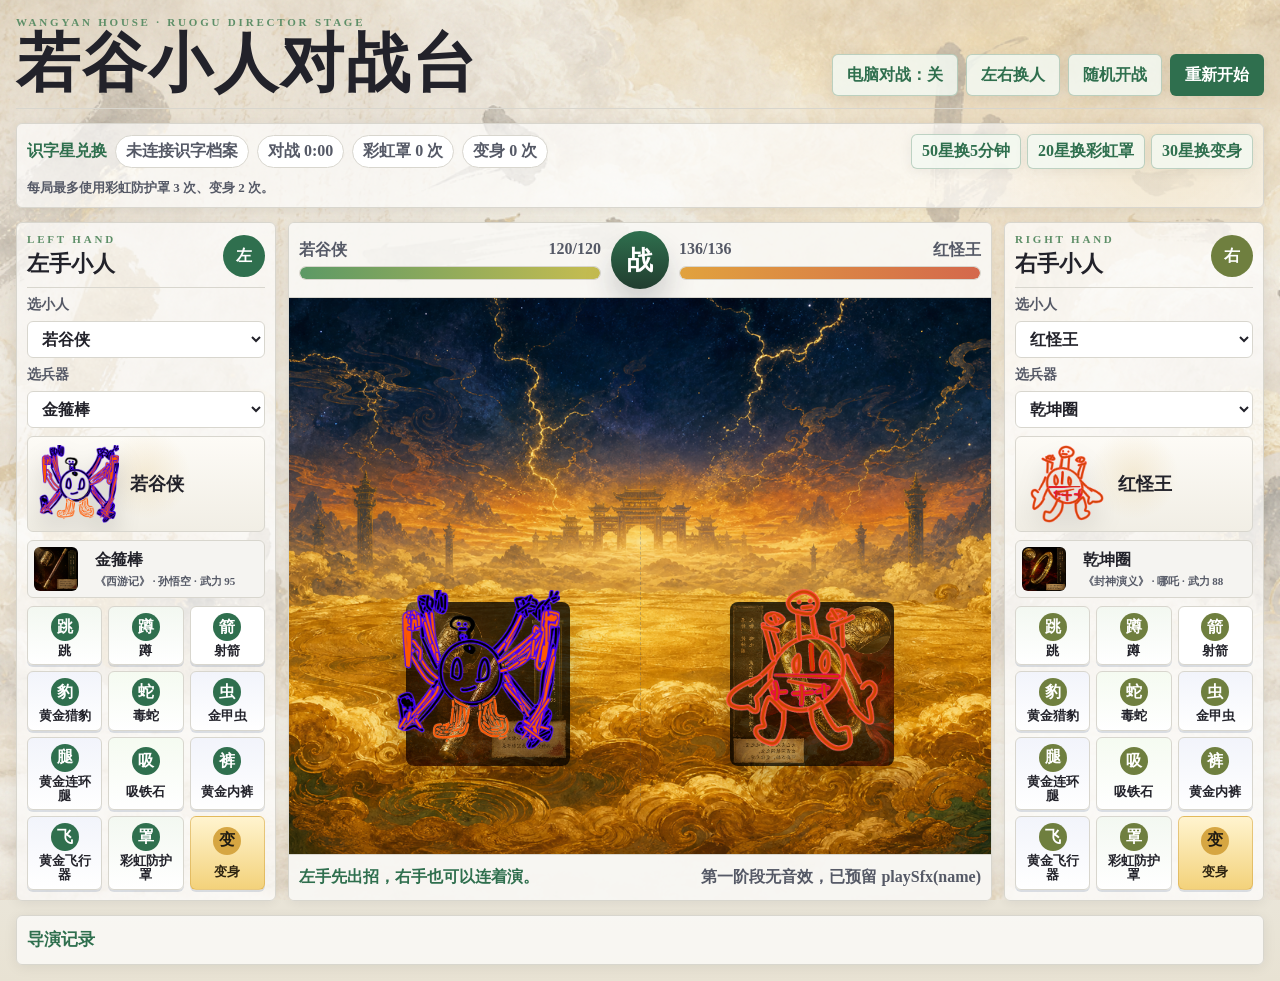
==== commit 8836aa2e: "Add computer battle mode" ====
--- a/若谷冒险游戏/index.html
+++ b/若谷冒险游戏/index.html
@@ -27,12 +27,12 @@
       --ink: #22222a;
       --soft: #555966;
       --line: #d8d6ce;
-      --blue: #2c4a7c;
-      --blue-2: #5b7cb5;
+      --blue: #2f6f4e;
+      --blue-2: #5e8f68;
       --red: #d4684c;
       --gold: #d6a642;
-      --left: #2c4a7c;
-      --right: #b84a30;
+      --left: #2f6f4e;
+      --right: #6f7f3f;
       --shadow: 0 2px 14px rgba(0, 0, 0, .07);
       --deep-shadow: 0 18px 28px rgba(21, 25, 38, .18);
       font-family: "KaiTi", "STKaiti", "华文楷体", "楷体", "Noto Serif CJK SC", serif;
@@ -94,13 +94,24 @@
     .paper-btn {
       min-height: 42px;
       padding: 9px 14px;
-      border: 1px solid var(--line);
+      border: 1px solid rgba(47,111,78,.28);
       border-radius: 6px;
-      background: rgba(255,255,255,.72);
+      background: rgba(243,248,241,.86);
+      color: var(--blue);
       box-shadow: var(--shadow);
       font-weight: 900;
     }
-    .paper-btn.primary { color: #fff; background: var(--blue); border-color: transparent; }
+    .paper-btn.primary,
+    .paper-btn.active {
+      color: #fff;
+      background: var(--blue);
+      border-color: transparent;
+    }
+
+    .paper-btn:disabled {
+      opacity: .48;
+      cursor: not-allowed;
+    }
 
     .wallet-bar {
       display: grid;
@@ -266,7 +277,12 @@
     .right-panel .move-btn span:first-child { background: var(--right); }
     .move-btn small { display: none; }
     .move-btn strong { font-size: 13px; line-height: 1.1; }
-    .move-btn.defense { background: linear-gradient(180deg, #f4f8fb, #fff); }
+    .move-btn:disabled {
+      opacity: .52;
+      cursor: not-allowed;
+      box-shadow: none;
+    }
+    .move-btn.defense { background: linear-gradient(180deg, #f3f8f1, #fff); }
     .move-btn.control { background: linear-gradient(180deg, #f5fbf1, #fff); }
     .move-btn.spirit { background: linear-gradient(180deg, #f2f4fb, #fff); }
     .move-btn.ultimate {
@@ -317,7 +333,7 @@
       place-items: center;
       border-radius: 50%;
       color: #fff;
-      background: linear-gradient(180deg, var(--blue), #151f37);
+      background: linear-gradient(180deg, var(--blue), #213d2f);
       box-shadow: var(--deep-shadow);
       font-size: 26px;
       font-weight: 900;
@@ -326,9 +342,7 @@
       position: relative;
       min-height: 430px;
       overflow: hidden;
-      background:
-        radial-gradient(circle at 50% 28%, rgba(215,166,66,.28), transparent 14%),
-        linear-gradient(180deg, #dfe8ef 0%, #eef0e9 42%, #c5b28d 100%);
+      background: linear-gradient(180deg, #dde8df 0%, #eff0e8 42%, #c5b28d 100%);
     }
     .stage-bg {
       position: absolute;
@@ -345,35 +359,12 @@
       position: absolute;
       inset: 0;
       background:
-        linear-gradient(90deg, rgba(44,74,124,.08), transparent 18%, transparent 82%, rgba(212,104,76,.1)),
+        linear-gradient(90deg, rgba(47,111,78,.1), transparent 18%, transparent 82%, rgba(212,104,76,.1)),
         repeating-linear-gradient(90deg, rgba(255,255,255,.16) 0 1px, transparent 1px 84px);
       pointer-events: none;
     }
-    .moon {
-      position: absolute;
-      top: 34px;
-      left: 50%;
-      width: 118px;
-      height: 118px;
-      transform: translateX(-50%);
-      border-radius: 50%;
-      background: radial-gradient(circle at 35% 32%, #fff8d8, #d7a642);
-      opacity: .6;
-      filter: blur(.2px);
-    }
-    .cloud, .cloud::before, .cloud::after {
-      position: absolute;
-      width: 148px;
-      height: 34px;
-      border-radius: 999px;
-      background: rgba(255,255,255,.44);
-      filter: blur(.4px);
-    }
-    .cloud { left: 10%; top: 76px; animation: cloudDrift 14s ease-in-out infinite alternate; }
-    .cloud::before { content: ""; left: 46px; top: -18px; width: 72px; height: 52px; }
-    .cloud::after { content: ""; left: 88px; top: 0; width: 92px; height: 38px; }
-    .cloud.c2 { left: auto; right: 12%; top: 122px; transform: scale(.78); animation-duration: 18s; }
     .ground {
+      display: none;
       position: absolute;
       left: -4%;
       right: -4%;
@@ -466,8 +457,8 @@
       width: 58px;
       height: 58px;
       color: #fff;
-      background: rgba(44,74,124,.72);
-      box-shadow: 0 0 20px rgba(44,74,124,.35);
+      background: rgba(47,111,78,.72);
+      box-shadow: 0 0 20px rgba(47,111,78,.35);
     }
     .fighter.boss-mode::after {
       content: "BOSS";
@@ -588,7 +579,7 @@
     .fx-beetle::before { content: "金甲虫"; color: #a87811; font-size: 28px; }
     .fx-magnet::before { content: "吸铁石"; color: #284668; font-size: 28px; }
     .fx-pants::before { content: "黄金内裤"; color: #9b6d16; font-size: 26px; }
-    .fx-flyer::before { content: "黄金飞行器"; color: #2c4a7c; font-size: 26px; }
+    .fx-flyer::before { content: "黄金飞行器"; color: var(--blue); font-size: 26px; }
     .fx-rainbow {
       width: 170px;
       height: 170px;
@@ -647,7 +638,7 @@
       padding: 18px;
       z-index: 20;
       color: #fff;
-      background: linear-gradient(180deg, rgba(44,74,124,.96), rgba(23,31,52,.96));
+      background: linear-gradient(180deg, rgba(47,111,78,.96), rgba(32,54,42,.96));
       border-radius: 6px;
       box-shadow: var(--deep-shadow);
     }
@@ -682,7 +673,6 @@
     }
 
     @keyframes idle { 0%,100%{translate:0 0} 50%{translate:0 -5px} }
-    @keyframes cloudDrift { from{translate:-14px 0} to{translate:14px 0} }
     @keyframes leftCharge { 0%{translate:0 0} 46%{translate:210px 0; scale:1.05} 100%{translate:0 0} }
     @keyframes rightCharge { 0%{translate:0 0} 46%{translate:-210px 0; scale:1.05} 100%{translate:0 0} }
     @keyframes smash { 0%{translate:0 0; rotate:0} 36%{translate:0 -44px; rotate:-10deg} 58%{translate:28px 10px; rotate:8deg} 100%{translate:0 0; rotate:0} }
@@ -761,6 +751,7 @@
         <h1>若谷小人对战台</h1>
       </div>
       <div class="top-actions">
+        <button class="paper-btn" id="computerBtn" aria-pressed="false">电脑对战：关</button>
         <button class="paper-btn" id="swapBtn">左右换人</button>
         <button class="paper-btn" id="randomBtn">随机开战</button>
         <button class="paper-btn primary" id="resetBtn">重新开始</button>
@@ -820,9 +811,6 @@
 
         <div class="stage" id="stage">
           <div class="stage-bg" id="stageBg"></div>
-          <div class="moon"></div>
-          <div class="cloud"></div>
-          <div class="cloud c2"></div>
           <div class="arena-line"></div>
           <div class="ground"></div>
           <div class="fighter left idle" id="leftFighter">
@@ -933,7 +921,10 @@
       round: 1,
       rainbowUsed: 0,
       transformUsed: 0,
-      timeTimer: null
+      timeTimer: null,
+      computerMode: false,
+      aiTimer: null,
+      lastHumanMove: ""
     };
 
     const $ = (id) => document.getElementById(id);
@@ -972,6 +963,7 @@
       $("resetBtn").addEventListener("click", resetFight);
       $("randomBtn").addEventListener("click", randomFight);
       $("swapBtn").addEventListener("click", swapSides);
+      $("computerBtn").addEventListener("click", toggleComputerMode);
       document.querySelectorAll("[data-buy]").forEach((button) => {
         button.addEventListener("click", () => {
           if (!DUEL) return;
@@ -1026,6 +1018,11 @@
       state.timeTimer = null;
     }
 
+    function clearAiTimer() {
+      if (state.aiTimer) clearTimeout(state.aiTimer);
+      state.aiTimer = null;
+    }
+
     function setCharacter(side, id) {
       state[side].character = id;
       const c = charById(id);
@@ -1050,7 +1047,7 @@
     function renderMoves(side) {
       const box = $(`${side}Moves`);
       box.innerHTML = moves.map((move) => `
-        <button class="move-btn ${move.ultimate ? "ultimate" : ""} ${move.kind || ""}" data-side="${side}" data-move="${move.id}">
+        <button class="move-btn ${move.ultimate ? "ultimate" : ""} ${move.kind || ""}" data-side="${side}" data-move="${move.id}" ${side === "right" && state.computerMode ? "disabled" : ""}>
           <span>${move.icon}</span>
           <strong>${move.name}</strong>
           <small>${move.desc}</small>
@@ -1116,6 +1113,109 @@
       });
     }
 
+    function toggleComputerMode() {
+      state.computerMode = !state.computerMode;
+      clearAiTimer();
+      updateComputerButton();
+      renderMoves("right");
+      $("directorLine").textContent = state.computerMode
+        ? "电脑控制右手。它会自己找机会出招，你用左手应战。"
+        : "双手导演模式：左手右手都可以自己点。";
+      log(state.computerMode ? "电脑对战开启，右手交给电脑。" : "电脑对战关闭，回到双手导演。");
+      if (state.computerMode) scheduleComputerMove();
+    }
+
+    function updateComputerButton() {
+      const button = $("computerBtn");
+      button.textContent = state.computerMode ? "电脑对战：开" : "电脑对战：关";
+      button.classList.toggle("active", state.computerMode);
+      button.setAttribute("aria-pressed", String(state.computerMode));
+    }
+
+    function moveById(id) {
+      return moves.find((m) => m.id === id) || moves[0];
+    }
+
+    function canComputerUse(move) {
+      return !move.shield && !move.transform;
+    }
+
+    function weightedPick(list) {
+      const total = list.reduce((sum, item) => sum + item.weight, 0);
+      let roll = Math.random() * total;
+      for (const item of list) {
+        roll -= item.weight;
+        if (roll <= 0) return item.id;
+      }
+      return list[list.length - 1].id;
+    }
+
+    function chooseComputerMove() {
+      const ai = state.right;
+      const player = state.left;
+      const hpRate = ai.hp / ai.maxHp;
+      const playerHpRate = player.hp / player.maxHp;
+      const last = moveById(state.lastHumanMove || "arrow");
+      const attacks = moves.filter((move) => move.damage > 0 && canComputerUse(move));
+      const finish = attacks
+        .filter((move) => move.damage >= player.hp)
+        .sort((a, b) => a.damage - b.damage)[0];
+      if (finish && Math.random() < 0.72) return finish.id;
+
+      if (hpRate < 0.38 && !ai.evade && Math.random() < 0.42) {
+        return last.attackType === "high" ? "crouch" : "jump";
+      }
+
+      if (player.shield === "rainbow" && Math.random() < 0.55) return "magnet";
+      if (!player.disarmed && Math.random() < 0.12) return "magnet";
+      if (player.evade === "ground" && Math.random() < 0.7) return weightedPick([
+        { id: "arrow", weight: 3 },
+        { id: "gold-pants", weight: 4 },
+        { id: "flyer", weight: 5 }
+      ]);
+      if (player.evade === "high" && Math.random() < 0.7) return weightedPick([
+        { id: "snake", weight: 3 },
+        { id: "leopard", weight: 4 },
+        { id: "beetle", weight: 4 },
+        { id: "combo-kick", weight: 3 }
+      ]);
+
+      if (playerHpRate < 0.42 && Math.random() < 0.35) {
+        return weightedPick([
+          { id: "combo-kick", weight: 4 },
+          { id: "flyer", weight: 3 },
+          { id: "beetle", weight: 3 },
+          { id: "leopard", weight: 2 }
+        ]);
+      }
+
+      return weightedPick([
+        { id: "arrow", weight: 4 },
+        { id: "snake", weight: 4 },
+        { id: "leopard", weight: 5 },
+        { id: "beetle", weight: 5 },
+        { id: "combo-kick", weight: 3 },
+        { id: "gold-pants", weight: 2 },
+        { id: "flyer", weight: 2 },
+        { id: "jump", weight: hpRate < 0.55 ? 2 : 1 },
+        { id: "crouch", weight: hpRate < 0.55 ? 2 : 1 }
+      ]);
+    }
+
+    function scheduleComputerMove() {
+      clearAiTimer();
+      if (!state.computerMode || state.left.hp <= 0 || state.right.hp <= 0) return;
+      const delay = 450 + Math.floor(Math.random() * 450);
+      state.aiTimer = setTimeout(() => {
+        if (!state.computerMode || state.left.hp <= 0 || state.right.hp <= 0) return;
+        if (state.locked) {
+          scheduleComputerMove();
+          return;
+        }
+        doMove("right", chooseComputerMove());
+      }, delay);
+    }
+
     function doMove(side, moveId) {
       if (state.locked || state.left.hp <= 0 || state.right.hp <= 0) return;
       if (!hasPlayTime()) {
@@ -1161,6 +1261,8 @@
       }
 
       state.locked = true;
+      clearAiTimer();
+      if (side === "left") state.lastHumanMove = move.id;
       startPlayTimer();
       playSfx(move.id);
       const actor = $(`${side}Fighter`);
@@ -1214,7 +1316,10 @@
         } else {
           state.locked = false;
           state.round += 1;
-          $("directorLine").textContent = "继续演！左手右手都可以马上出招。";
+          $("directorLine").textContent = state.computerMode
+            ? (side === "left" ? "电脑正在看招，马上反击。" : "电脑还在盯着你，左手快应战。")
+            : "继续演！左手右手都可以马上出招。";
+          if (state.computerMode) scheduleComputerMove();
         }
       }, move.ultimate ? 1040 : 820);
     }
@@ -1291,6 +1396,7 @@
 
     function win(side) {
       state.locked = true;
+      clearAiTimer();
       stopPlayTimer();
       const winner = charById(state[side].character);
       const loserSide = side === "left" ? "right" : "left";
@@ -1311,6 +1417,7 @@
     }
 
     function resetFight(announce = true) {
+      clearAiTimer();
       stopPlayTimer();
       ["left", "right"].forEach((side) => {
         clearSideTimers(side);
@@ -1329,8 +1436,12 @@
       hideWinner();
       render();
       renderWallet();
+      updateComputerButton();
       if (announce) log("重新开始，小人站好了。");
-      $("directorLine").textContent = "左手先出招，右手也可以连着演。";
+      $("directorLine").textContent = state.computerMode
+        ? "电脑对战已准备好。右手电脑会自己出招。"
+        : "左手先出招，右手也可以连着演。";
+      if (state.computerMode) scheduleComputerMove();
     }
 
     function randomFight() {
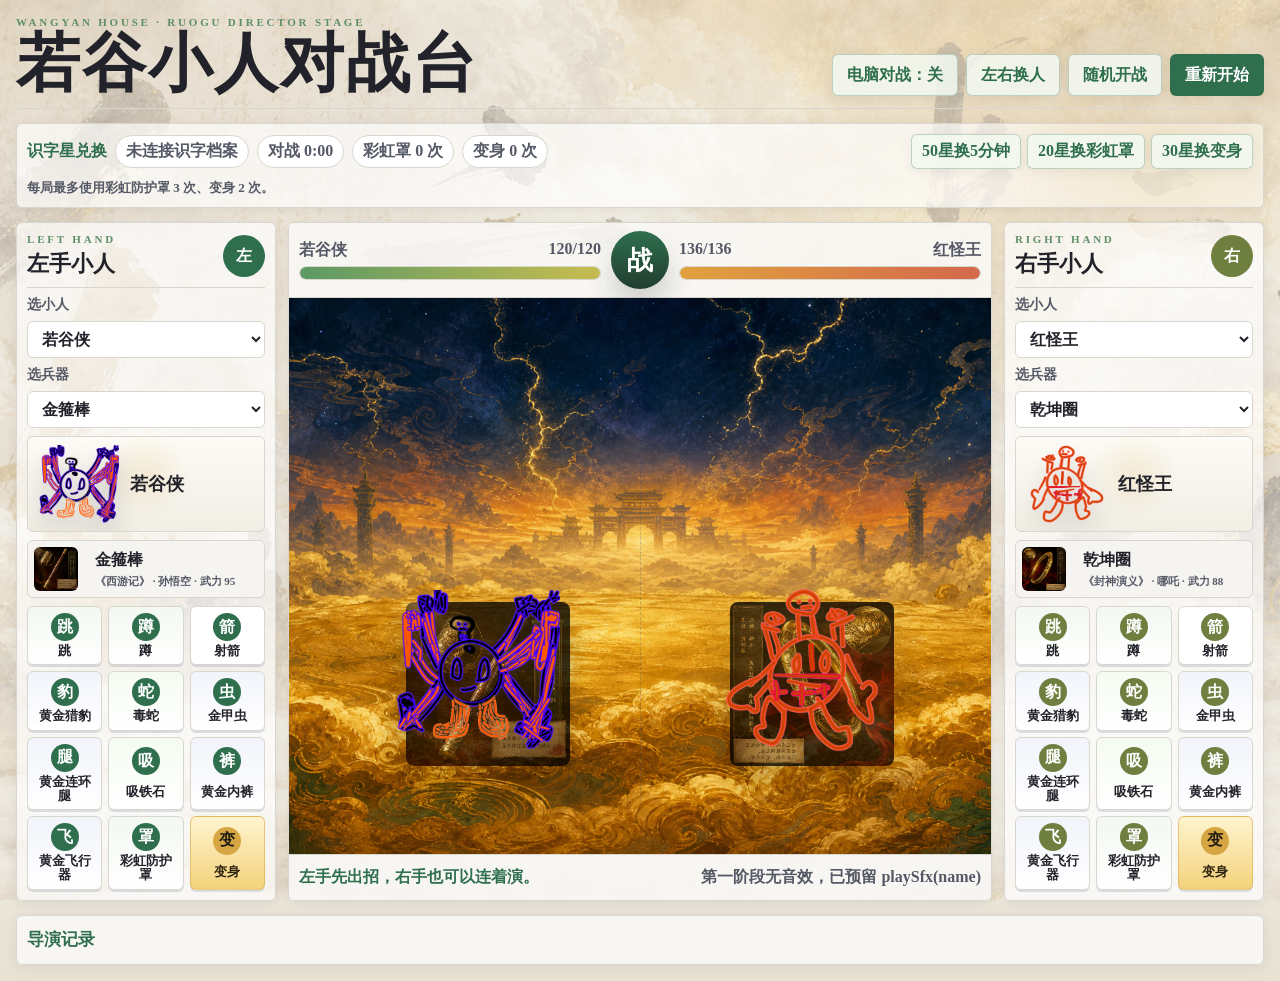
==== commit 54739678: "Rename app to Ruogu star river reading journey" ====
--- a/若谷冒险游戏/index.html
+++ b/若谷冒险游戏/index.html
@@ -4,7 +4,7 @@
   <meta charset="UTF-8" />
   <meta name="viewport" content="width=device-width, initial-scale=1, viewport-fit=cover, user-scalable=no" />
   <meta name="theme-color" content="#4a5538" />
-  <title>若谷小人对战台</title>
+  <title>若谷星河书旅 · 小人对战台</title>
   <style>
     .page-background {
       position: fixed;
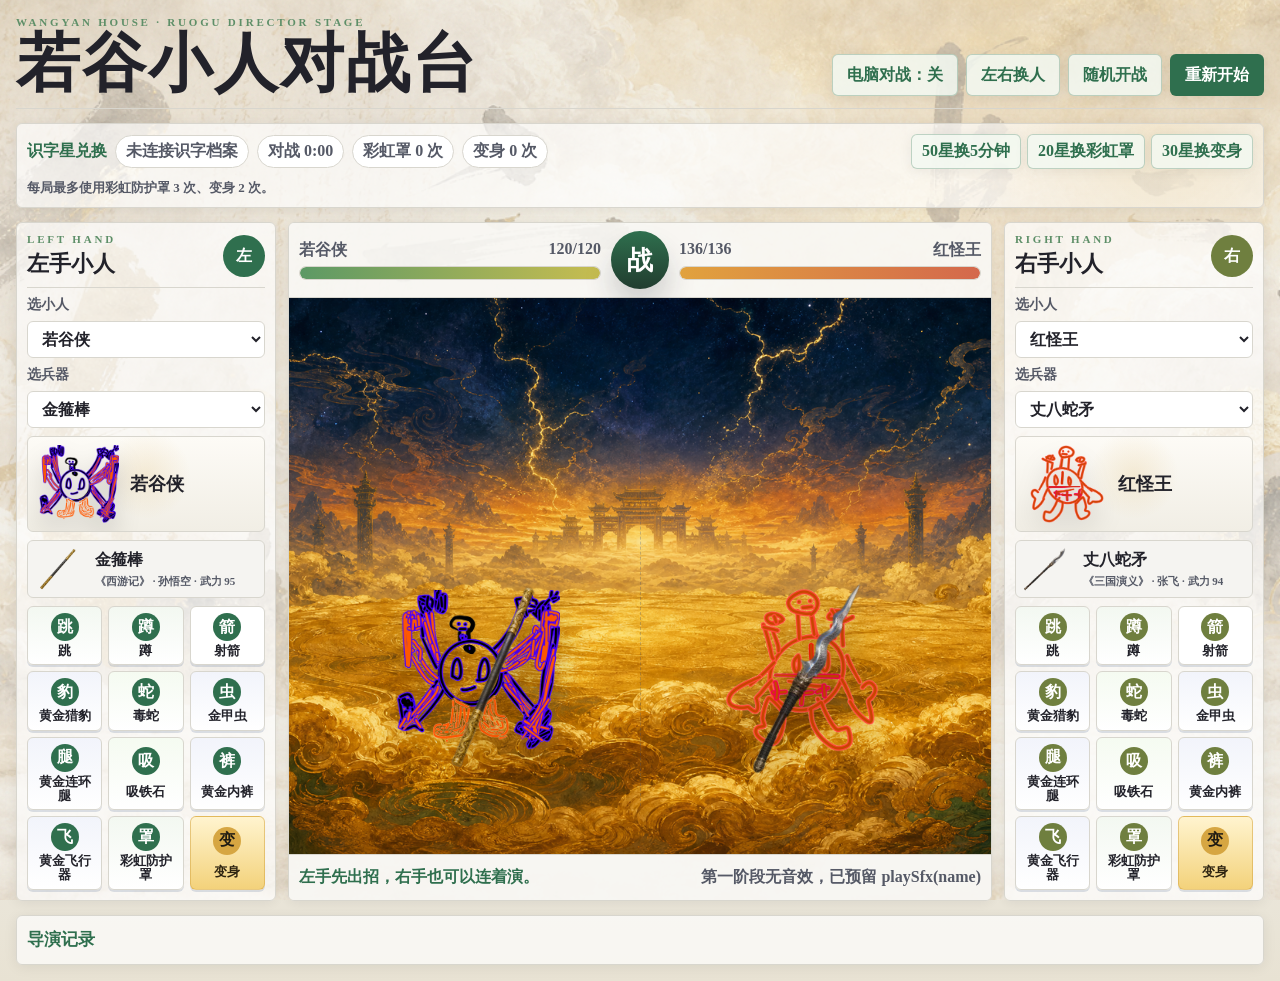
==== commit 7511cf77: "feat: 25种神兵改为双方向透明手持图，支持左右小人对战姿态 - 为每种武器生成 _r（朝右）和 _l（朝左）两个方向的透明 PNG - 更新 weapons.js 与对战台，根据小人所在边加载对" ====
--- a/若谷冒险游戏/index.html
+++ b/若谷冒险游戏/index.html
@@ -243,9 +243,8 @@
     .weapon-line img {
       width: 44px;
       height: 44px;
-      object-fit: cover;
-      border-radius: 6px;
-      background: #11131c;
+      object-fit: contain;
+      border-radius: 4px;
     }
     .weapon-line strong { display: block; }
     .weapon-line small { color: var(--soft); font-weight: 900; font-size: 11px; line-height: 1.2; }
@@ -427,7 +426,6 @@
     .fighter.rainbow { filter: drop-shadow(0 0 26px rgba(91,124,181,.74)); }
     .fighter.boss-strike { animation: bossStrike 1.05s ease; filter: drop-shadow(0 0 36px rgba(184,74,48,.82)); }
     .fighter.boss-mode img { transform: scale(1.28); filter: drop-shadow(0 26px 20px rgba(0,0,0,.26)) drop-shadow(0 0 24px rgba(184,74,48,.5)); }
-    .fighter.disarmed .weapon-ghost { opacity: 0; transform: translateY(-48px) scale(.25) rotate(-18deg); }
     .fighter.shielded::after,
     .fighter.evading::after,
     .fighter.boss-mode::after {
@@ -490,18 +488,26 @@
     .fighter.attacking .weapon-aura { animation: auraFlash .55s ease; }
     .weapon-ghost {
       position: absolute;
-      width: 76px;
-      height: 76px;
-      right: -8px;
-      top: 20px;
-      object-fit: cover;
-      border-radius: 8px;
-      opacity: .78;
-      mix-blend-mode: multiply;
-      filter: drop-shadow(0 6px 6px rgba(0,0,0,.22));
+      width: 140px;
+      height: 140px;
+      right: -24px;
+      top: 28px;
+      object-fit: contain;
+      opacity: .95;
+      transform: rotate(-18deg);
+      transform-origin: 20% 80%;
+      filter: drop-shadow(0 6px 6px rgba(0,0,0,.32));
       pointer-events: none;
-    }
-    .fighter.right .weapon-ghost { right: auto; left: -8px; }
+      z-index: 3;
+    }
+    .fighter.right .weapon-ghost {
+      right: auto;
+      left: -24px;
+      transform: rotate(18deg);
+      transform-origin: 80% 80%;
+    }
+    .fighter.disarmed .weapon-ghost { opacity: 0; transform: translateY(-48px) scale(.25) rotate(-18deg); }
+    .fighter.right.disarmed .weapon-ghost { transform: translateY(-48px) scale(.25) rotate(18deg); }
     .impact {
       position: absolute;
       left: 50%;
@@ -736,7 +742,8 @@
       .fighter.left { left: 8%; }
       .fighter.right { right: 8%; }
       .moves { grid-template-columns: repeat(3, minmax(0, 1fr)); }
-      .weapon-ghost { width: 54px; height: 54px; }
+      .weapon-ghost { width: 100px; height: 100px; right: -18px; top: 22px; }
+      .fighter.right .weapon-ghost { left: -18px; }
       @keyframes leftCharge { 0%{translate:0 0} 46%{translate:110px 0; scale:1.05} 100%{translate:0 0} }
       @keyframes rightCharge { 0%{translate:0 0} 46%{translate:-110px 0; scale:1.05} 100%{translate:0 0} }
     }
@@ -1079,6 +1086,14 @@
       `;
     }
 
+    function weaponImageForSide(weapon, side) {
+      if (!weapon || !weapon.image) return "";
+      // 左边小人用朝右版本 _r.png，右边小人用朝左版本 _l.png
+      return side === "left"
+        ? weapon.image
+        : weapon.image.replace("_r.png", "_l.png");
+    }
+
     function renderStage() {
       const leftChar = charById(state.left.character);
       const rightChar = charById(state.right.character);
@@ -1086,8 +1101,8 @@
       const rightWeapon = weaponById(state.right.weapon);
       $("leftSprite").src = CUTOUT + leftChar.file;
       $("rightSprite").src = CUTOUT + rightChar.file;
-      $("leftWeaponGhost").src = leftWeapon.image;
-      $("rightWeaponGhost").src = rightWeapon.image;
+      $("leftWeaponGhost").src = weaponImageForSide(leftWeapon, "left");
+      $("rightWeaponGhost").src = weaponImageForSide(rightWeapon, "right");
       $("leftWeaponGhost").style.display = leftWeapon.image && !state.left.disarmed ? "block" : "none";
       $("rightWeaponGhost").style.display = rightWeapon.image && !state.right.disarmed ? "block" : "none";
       $("leftName").textContent = leftChar.name;
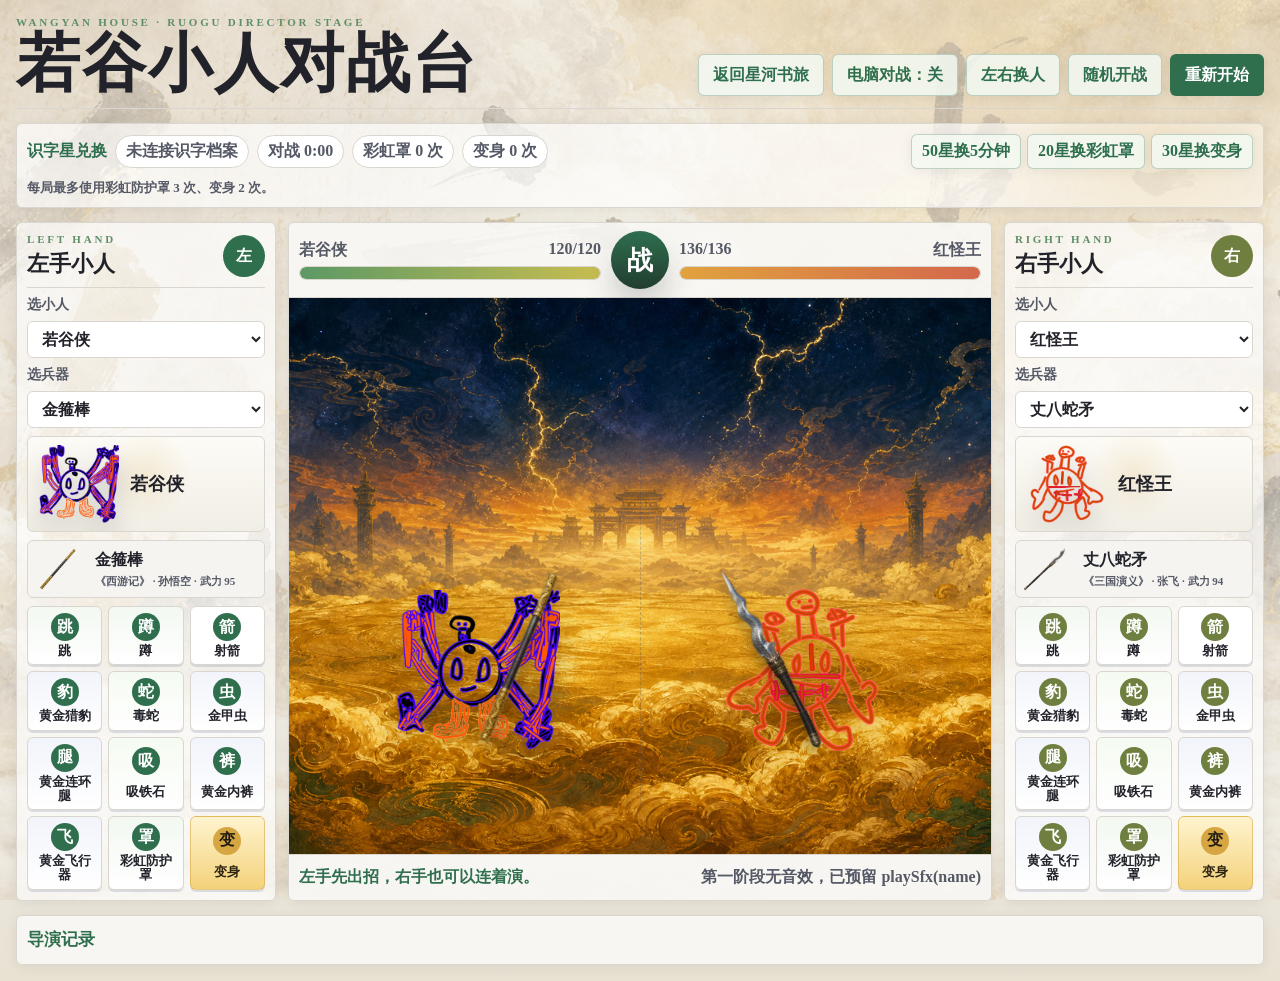
==== commit 252ce5cd: "Fix mobile backgrounds and duel navigation" ====
--- a/若谷冒险游戏/index.html
+++ b/若谷冒险游戏/index.html
@@ -106,6 +106,12 @@
       color: #fff;
       background: var(--blue);
       border-color: transparent;
+    }
+    .paper-link {
+      display: inline-flex;
+      align-items: center;
+      justify-content: center;
+      text-decoration: none;
     }
 
     .paper-btn:disabled {
@@ -394,13 +400,14 @@
       z-index: 4;
     }
     .fighter.left { left: 15%; }
-    .fighter.right { right: 15%; transform: scaleX(-1); }
-    .fighter img {
+    .fighter.right { right: 15%; }
+    .fighter .fighter-sprite {
       width: 164px;
       height: 164px;
       object-fit: contain;
       filter: drop-shadow(0 20px 16px rgba(0,0,0,.2));
     }
+    .fighter.right .fighter-sprite { transform: scaleX(-1); }
     .fighter.idle { animation: idle 1.4s ease-in-out infinite; }
     .fighter.charge-left { animation: leftCharge .58s ease; }
     .fighter.charge-right { animation: rightCharge .58s ease; }
@@ -425,7 +432,8 @@
     .fighter.flyer { animation: skyDive .92s ease; filter: drop-shadow(0 0 26px rgba(91,124,181,.66)); }
     .fighter.rainbow { filter: drop-shadow(0 0 26px rgba(91,124,181,.74)); }
     .fighter.boss-strike { animation: bossStrike 1.05s ease; filter: drop-shadow(0 0 36px rgba(184,74,48,.82)); }
-    .fighter.boss-mode img { transform: scale(1.28); filter: drop-shadow(0 26px 20px rgba(0,0,0,.26)) drop-shadow(0 0 24px rgba(184,74,48,.5)); }
+    .fighter.boss-mode .fighter-sprite { transform: scale(1.28); filter: drop-shadow(0 26px 20px rgba(0,0,0,.26)) drop-shadow(0 0 24px rgba(184,74,48,.5)); }
+    .fighter.right.boss-mode .fighter-sprite { transform: scaleX(-1) scale(1.28); }
     .fighter.shielded::after,
     .fighter.evading::after,
     .fighter.boss-mode::after {
@@ -488,26 +496,28 @@
     .fighter.attacking .weapon-aura { animation: auraFlash .55s ease; }
     .weapon-ghost {
       position: absolute;
-      width: 140px;
-      height: 140px;
-      right: -24px;
-      top: 28px;
+      width: var(--weapon-size, 140px);
+      height: var(--weapon-size, 140px);
+      left: var(--weapon-x, 78%);
+      top: var(--weapon-y, 48%);
       object-fit: contain;
       opacity: .95;
-      transform: rotate(-18deg);
-      transform-origin: 20% 80%;
+      transform: translate(-50%, -50%) rotate(var(--weapon-rotate, -18deg));
+      transform-origin: var(--weapon-origin-x, 25%) var(--weapon-origin-y, 75%);
       filter: drop-shadow(0 6px 6px rgba(0,0,0,.32));
       pointer-events: none;
-      z-index: 3;
-    }
-    .fighter.right .weapon-ghost {
-      right: auto;
-      left: -24px;
-      transform: rotate(18deg);
-      transform-origin: 80% 80%;
-    }
-    .fighter.disarmed .weapon-ghost { opacity: 0; transform: translateY(-48px) scale(.25) rotate(-18deg); }
-    .fighter.right.disarmed .weapon-ghost { transform: translateY(-48px) scale(.25) rotate(18deg); }
+      z-index: var(--weapon-z, 3);
+    }
+    .weapon-halo,
+    .weapon-stamp,
+    .weapon-cover {
+      filter: drop-shadow(0 8px 10px rgba(0,0,0,.22)) drop-shadow(0 0 16px rgba(215,166,66,.36));
+    }
+    .weapon-halo { animation: weaponFloat 1.8s ease-in-out infinite; }
+    .fighter.disarmed .weapon-ghost {
+      opacity: 0;
+      transform: translate(-50%, -50%) translateY(-48px) scale(.25) rotate(var(--weapon-rotate, -18deg));
+    }
     .impact {
       position: absolute;
       left: 50%;
@@ -738,14 +748,20 @@
       .scoreboard { grid-template-columns: 1fr; }
       .vs-seal { width: 54px; height: 54px; justify-self: center; }
       .fighter { width: 124px; height: 140px; bottom: 88px; }
-      .fighter img { width: 124px; height: 124px; }
+      .fighter .fighter-sprite { width: 124px; height: 124px; }
       .fighter.left { left: 8%; }
       .fighter.right { right: 8%; }
       .moves { grid-template-columns: repeat(3, minmax(0, 1fr)); }
-      .weapon-ghost { width: 100px; height: 100px; right: -18px; top: 22px; }
-      .fighter.right .weapon-ghost { left: -18px; }
+      .weapon-ghost {
+        width: calc(var(--weapon-size, 140px) * .76);
+        height: calc(var(--weapon-size, 140px) * .76);
+      }
       @keyframes leftCharge { 0%{translate:0 0} 46%{translate:110px 0; scale:1.05} 100%{translate:0 0} }
       @keyframes rightCharge { 0%{translate:0 0} 46%{translate:-110px 0; scale:1.05} 100%{translate:0 0} }
+    }
+    @keyframes weaponFloat {
+      0%,100% { translate: 0 0; }
+      50% { translate: 0 -7px; }
     }
   </style>
 </head>
@@ -758,6 +774,7 @@
         <h1>若谷小人对战台</h1>
       </div>
       <div class="top-actions">
+        <a class="paper-btn paper-link" href="../index.html">返回星河书旅</a>
         <button class="paper-btn" id="computerBtn" aria-pressed="false">电脑对战：关</button>
         <button class="paper-btn" id="swapBtn">左右换人</button>
         <button class="paper-btn" id="randomBtn">随机开战</button>
@@ -823,12 +840,12 @@
           <div class="fighter left idle" id="leftFighter">
             <span class="weapon-aura"></span>
             <img id="leftWeaponGhost" class="weapon-ghost" alt="" />
-            <img id="leftSprite" alt="左手小人" />
+            <img id="leftSprite" class="fighter-sprite" alt="左手小人" />
           </div>
           <div class="fighter right idle" id="rightFighter">
             <span class="weapon-aura"></span>
             <img id="rightWeaponGhost" class="weapon-ghost" alt="" />
-            <img id="rightSprite" alt="右手小人" />
+            <img id="rightSprite" class="fighter-sprite" alt="右手小人" />
           </div>
           <div class="impact" id="impact"></div>
           <div class="damage" id="damageText"></div>
@@ -910,6 +927,97 @@
     const fallbackWeapons = [
       { id: "fist", name: "小拳头", mark: "拳", power: 45, image: "", hero: "若谷侠", source: "若谷小人" }
     ];
+
+    const weaponPoseTypes = {
+      staff: new Set([
+        "jingubang", "jiuchidingpa", "jiangyaobaozhang", "qinglongyanyuedao",
+        "zhangbashemao", "fangtianhuaji", "huojianqiang", "shuimochanzhang",
+        "goulianqiang", "dagoubang"
+      ]),
+      blade: new Set([
+        "sanjianliangrendao", "qinggangjian", "qixingbaodao", "xuehuabingtiejiedao",
+        "xuantiezhongjian", "tulongdao", "yitianjian", "jinshejian"
+      ]),
+      heavy: new Set(["shuangbanfu", "langyabang"]),
+      fan: new Set(["bajiaoshan"]),
+      whip: new Set(["dashenbian"])
+    };
+
+    const specialWeaponPoses = {
+      qiankunquan: {
+        type: "halo",
+        size: 92,
+        z: 6,
+        left: { x: "50%", y: "6%", rotate: 0, origin: "50% 50%" },
+        right: { x: "50%", y: "6%", rotate: 0, origin: "50% 50%" }
+      },
+      fantianyin: {
+        type: "stamp",
+        size: 104,
+        z: 6,
+        left: { x: "50%", y: "0%", rotate: -4, origin: "50% 50%" },
+        right: { x: "50%", y: "0%", rotate: 4, origin: "50% 50%" }
+      },
+      jiulongshenhuozhao: {
+        type: "cover",
+        size: 118,
+        z: 6,
+        left: { x: "50%", y: "15%", rotate: -2, origin: "50% 50%" },
+        right: { x: "50%", y: "15%", rotate: 2, origin: "50% 50%" }
+      }
+    };
+
+    const defaultWeaponPoses = {
+      staff: {
+        type: "staff",
+        size: 154,
+        z: 4,
+        left: { x: "79%", y: "50%", rotate: -18, origin: "24% 76%" },
+        right: { x: "21%", y: "50%", rotate: 18, origin: "76% 76%" }
+      },
+      blade: {
+        type: "blade",
+        size: 132,
+        z: 4,
+        left: { x: "76%", y: "48%", rotate: -28, origin: "28% 78%" },
+        right: { x: "24%", y: "48%", rotate: 28, origin: "72% 78%" }
+      },
+      heavy: {
+        type: "heavy",
+        size: 132,
+        z: 4,
+        left: { x: "72%", y: "40%", rotate: -36, origin: "34% 82%" },
+        right: { x: "28%", y: "40%", rotate: 36, origin: "66% 82%" }
+      },
+      fan: {
+        type: "fan",
+        size: 118,
+        z: 4,
+        left: { x: "78%", y: "49%", rotate: -10, origin: "28% 74%" },
+        right: { x: "22%", y: "49%", rotate: 10, origin: "72% 74%" }
+      },
+      whip: {
+        type: "whip",
+        size: 138,
+        z: 4,
+        left: { x: "77%", y: "47%", rotate: -22, origin: "24% 78%" },
+        right: { x: "23%", y: "47%", rotate: 22, origin: "76% 78%" }
+      },
+      hand: {
+        type: "hand",
+        size: 136,
+        z: 4,
+        left: { x: "78%", y: "48%", rotate: -18, origin: "25% 75%" },
+        right: { x: "22%", y: "48%", rotate: 18, origin: "75% 75%" }
+      }
+    };
+
+    function weaponPoseForId(id) {
+      if (specialWeaponPoses[id]) return specialWeaponPoses[id];
+      const type = Object.keys(weaponPoseTypes).find((key) => weaponPoseTypes[key].has(id)) || "hand";
+      return defaultWeaponPoses[type];
+    }
+
     const weapons = (window.RUOGU_WEAPONS && window.RUOGU_WEAPONS.length ? window.RUOGU_WEAPONS : fallbackWeapons)
       .map((w, index) => ({
         id: w.id || `weapon-${index}`,
@@ -918,7 +1026,8 @@
         power: Number(w.power || 50),
         hero: w.hero || "若谷侠",
         source: w.source || "若谷神兵库",
-        image: w.image ? "../" + w.image.replace(/^\.\//, "") : ""
+        image: w.image ? "../" + w.image.replace(/^\.\//, "") : "",
+        duelPose: w.duelPose || weaponPoseForId(w.id)
       }));
 
     const state = {
@@ -1094,6 +1203,25 @@
         : weapon.image.replace("_r.png", "_l.png");
     }
 
+    function cssUnit(value) {
+      return typeof value === "number" ? `${value}px` : value;
+    }
+
+    function applyWeaponPose(side, weapon) {
+      const ghost = $(`${side}WeaponGhost`);
+      const pose = weapon.duelPose || defaultWeaponPoses.hand;
+      const sidePose = pose[side] || pose.left || defaultWeaponPoses.hand[side];
+      const [originX = "50%", originY = "50%"] = String(sidePose.origin || "50% 50%").split(/\s+/);
+      ghost.className = `weapon-ghost weapon-${pose.type || "hand"}`;
+      ghost.style.setProperty("--weapon-size", cssUnit(sidePose.size || pose.size || 136));
+      ghost.style.setProperty("--weapon-x", cssUnit(sidePose.x || "50%"));
+      ghost.style.setProperty("--weapon-y", cssUnit(sidePose.y || "50%"));
+      ghost.style.setProperty("--weapon-rotate", `${sidePose.rotate || 0}deg`);
+      ghost.style.setProperty("--weapon-origin-x", originX);
+      ghost.style.setProperty("--weapon-origin-y", originY);
+      ghost.style.setProperty("--weapon-z", sidePose.z || pose.z || 4);
+    }
+
     function renderStage() {
       const leftChar = charById(state.left.character);
       const rightChar = charById(state.right.character);
@@ -1103,6 +1231,8 @@
       $("rightSprite").src = CUTOUT + rightChar.file;
       $("leftWeaponGhost").src = weaponImageForSide(leftWeapon, "left");
       $("rightWeaponGhost").src = weaponImageForSide(rightWeapon, "right");
+      applyWeaponPose("left", leftWeapon);
+      applyWeaponPose("right", rightWeapon);
       $("leftWeaponGhost").style.display = leftWeapon.image && !state.left.disarmed ? "block" : "none";
       $("rightWeaponGhost").style.display = rightWeapon.image && !state.right.disarmed ? "block" : "none";
       $("leftName").textContent = leftChar.name;
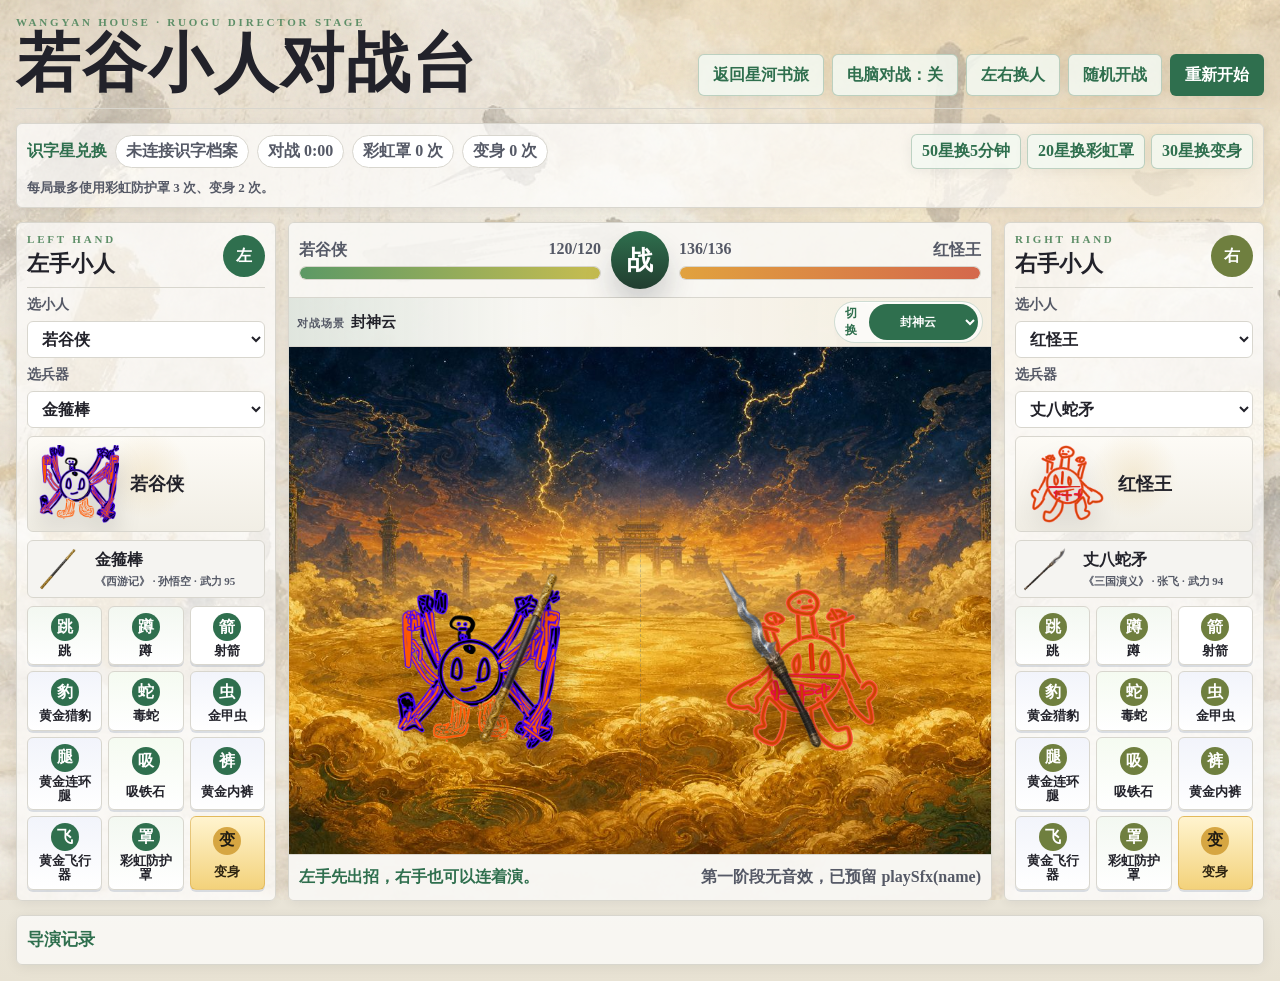
==== commit ebd470f6: "Improve duel scene selector layout" ====
--- a/若谷冒险游戏/index.html
+++ b/若谷冒险游戏/index.html
@@ -10,7 +10,7 @@
       position: fixed;
       inset: 0;
       z-index: -1;
-      background-image: url("../assets/backgrounds/06_cloud_characters.png");
+      background-image: url("../assets/backgrounds/06_cloud_characters.jpg");
       background-size: cover;
       background-position: center;
       background-repeat: no-repeat;
@@ -299,7 +299,7 @@
 
     .stage-shell {
       display: grid;
-      grid-template-rows: auto 1fr auto;
+      grid-template-rows: auto auto minmax(0, 1fr) auto;
       min-height: 560px;
       overflow: hidden;
     }
@@ -343,6 +343,71 @@
       font-size: 26px;
       font-weight: 900;
     }
+    .scene-bar {
+      display: flex;
+      align-items: center;
+      justify-content: space-between;
+      gap: 8px;
+      min-height: 30px;
+      padding: 3px 8px;
+      border-bottom: 1px solid var(--line);
+      background:
+        linear-gradient(90deg, rgba(47,111,78,.12), rgba(247,246,242,.82) 34%, rgba(214,166,66,.10)),
+        rgba(247,246,242,.72);
+      color: var(--soft);
+      font-weight: 900;
+    }
+    .scene-current {
+      min-width: 0;
+      display: flex;
+      align-items: baseline;
+      gap: 6px;
+      color: var(--blue);
+    }
+    .scene-current span {
+      color: var(--soft);
+      font-size: 11px;
+      letter-spacing: 1px;
+    }
+    .scene-current strong {
+      font-size: 15px;
+      color: var(--ink);
+      white-space: nowrap;
+      overflow: hidden;
+      text-overflow: ellipsis;
+    }
+    .scene-picker {
+      flex: 0 0 auto;
+      display: inline-flex;
+      align-items: center;
+      gap: 5px;
+      min-height: 24px;
+      padding: 2px 4px 2px 10px;
+      border: 1px solid rgba(47,111,78,.22);
+      border-radius: 999px;
+      background: rgba(255,255,255,.72);
+      box-shadow: inset 0 1px 0 rgba(255,255,255,.7);
+      color: var(--blue);
+      font-size: 12px;
+    }
+    .scene-select {
+      min-width: 104px;
+      max-width: 150px;
+      height: 22px;
+      padding: 2px 8px;
+      border: 0;
+      border-radius: 999px;
+      background: var(--blue);
+      font: inherit;
+      font-weight: 900;
+      text-align: center;
+      text-align-last: center;
+      color: #fff;
+      cursor: pointer;
+      outline: none;
+    }
+    .scene-select option { color: var(--ink); background: #fff; }
+
     .stage {
       position: relative;
       min-height: 430px;
@@ -744,6 +809,10 @@
       .wallet-bar { grid-template-columns: 1fr; }
       .wallet-actions { justify-content: stretch; }
       .wallet-actions .paper-btn { flex: 1 1 120px; }
+      .scene-bar { align-items: stretch; flex-direction: column; gap: 8px; }
+      .scene-current { justify-content: space-between; }
+      .scene-picker { justify-content: space-between; width: 100%; }
+      .scene-select { flex: 1; max-width: none; }
       .stage { min-height: 390px; }
       .scoreboard { grid-template-columns: 1fr; }
       .vs-seal { width: 54px; height: 54px; justify-self: center; }
@@ -833,6 +902,17 @@
           </div>
         </div>
 
+        <div class="scene-bar" aria-label="对战场景选择">
+          <div class="scene-current">
+            <span>对战场景</span>
+            <strong id="sceneName">封神云</strong>
+          </div>
+          <label class="scene-picker" for="sceneSelect">
+            <span>切换</span>
+            <select id="sceneSelect" class="scene-select"></select>
+          </label>
+        </div>
+
         <div class="stage" id="stage">
           <div class="stage-bg" id="stageBg"></div>
           <div class="arena-line"></div>
@@ -900,14 +980,20 @@
       { id: "redking", name: "红怪王", file: "10_cutout.png", hp: 136, power: 12 }
     ];
 
-    const BACKGROUNDS = {
-      hero: "../assets/backgrounds/01_fengshen_cloud.png",
-      vine: "../assets/backgrounds/04_dragon_palace.png",
-      square: "../assets/backgrounds/03_star_moon.png",
-      dot: "../assets/backgrounds/04_dragon_palace.png",
-      echo: "../assets/backgrounds/03_star_moon.png",
-      redking: "../assets/backgrounds/02_fire_mountain.png"
-    };
+    const SCENES = [
+      { id: "fengshen",  name: "封神云",   bg: "../assets/backgrounds/01_fengshen_cloud.jpg" },
+      { id: "fire",     name: "火焰山",   bg: "../assets/backgrounds/02_fire_mountain.jpg" },
+      { id: "star",     name: "星月",     bg: "../assets/backgrounds/03_star_moon.jpg" },
+      { id: "dragon",   name: "龙宫",     bg: "../assets/backgrounds/04_dragon_palace.jpg" },
+      { id: "bamboo",   name: "翠竹幽林", bg: "../assets/backgrounds/08_翠竹幽林.jpg" },
+      { id: "ocean",    name: "碧海潮生", bg: "../assets/backgrounds/09_碧海潮生.jpg" },
+      { id: "ice",      name: "冰封雪原", bg: "../assets/backgrounds/10_冰封雪原.jpg" },
+      { id: "peach",    name: "桃源花谷", bg: "../assets/backgrounds/11_桃源花谷.jpg" },
+      { id: "thunder",  name: "雷霆深渊", bg: "../assets/backgrounds/12_雷霆深渊.jpg" },
+      { id: "cloud",    name: "云端仙境", bg: "../assets/backgrounds/13_云端仙境.jpg" }
+    ];
+
+    let currentScene = SCENES[0];
 
     const moves = [
       { id: "jump", icon: "跳", name: "跳", desc: "跳起来躲下一次地面攻击", damage: 0, cls: "jump", evade: "ground", kind: "defense" },
@@ -1067,6 +1153,17 @@
     }
 
     function mount() {
+      // Populate scene selector
+      const sceneSelect = $("sceneSelect");
+      sceneSelect.innerHTML = SCENES.map(s => `<option value="${s.id}">${s.name}</option>`).join("");
+      sceneSelect.value = currentScene.id;
+      $("sceneName").textContent = currentScene.name;
+      sceneSelect.addEventListener("change", () => {
+        currentScene = SCENES.find(s => s.id === sceneSelect.value) || SCENES[0];
+        $("sceneName").textContent = currentScene.name;
+        updateStageBackground();
+      });
+
       setupSelect($("leftCharacter"), characters, state.left.character);
       setupSelect($("rightCharacter"), characters, state.right.character);
       setupSelect($("leftWeapon"), weapons, state.left.weapon);
@@ -1092,7 +1189,7 @@
       renderMoves("right");
       renderWallet();
       resetFight(false);
-      updateStageBackground(state.left.character);
+      updateStageBackground();
     }
 
     function renderWallet() {
@@ -1146,12 +1243,11 @@
       state[side].hp = c.hp;
       hideWinner();
       render();
-      updateStageBackground(id);
-    }
-
-    function updateStageBackground(characterId) {
+    }
+
+    function updateStageBackground() {
       const bg = $("stageBg");
-      const url = BACKGROUNDS[characterId];
+      const url = currentScene.bg;
       if (!bg || !url) return;
       bg.classList.remove("show");
       setTimeout(() => {
@@ -1600,7 +1696,7 @@
       $("rightWeapon").value = state.right.weapon;
       resetFight(false);
       log("随机换好人和神兵，开打。");
-      updateStageBackground(state.left.character);
+      updateStageBackground();
     }
 
     function swapSides() {
@@ -1615,7 +1711,7 @@
       $("rightWeapon").value = state.right.weapon;
       resetFight(false);
       log("左右换人，对调舞台。");
-      updateStageBackground(state.left.character);
+      updateStageBackground();
     }
 
     function log(text) {
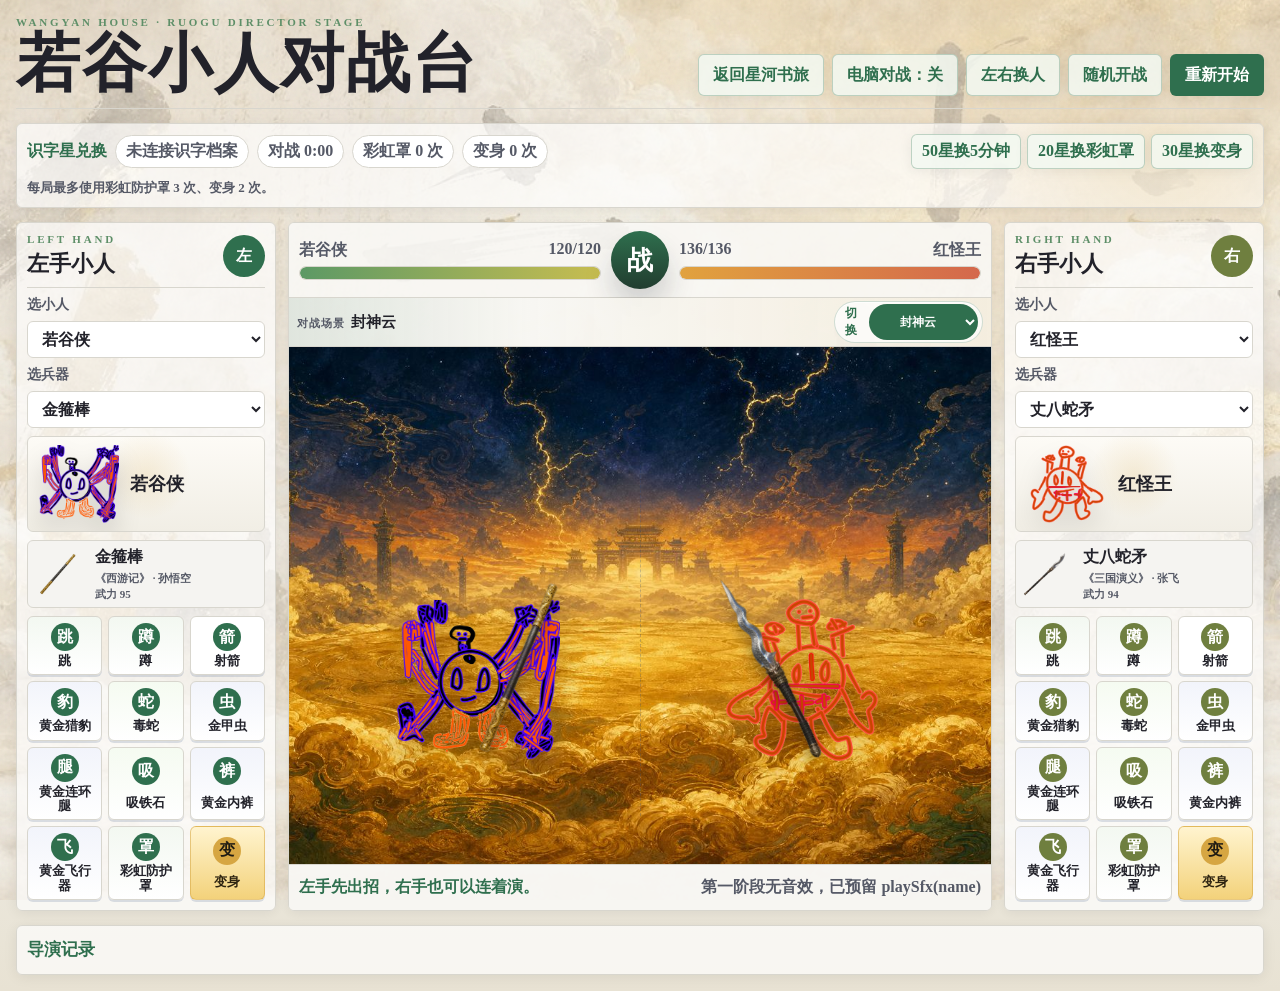
==== commit 8e5334dc: "Add scene weapon affinity to duel game" ====
--- a/若谷冒险游戏/index.html
+++ b/若谷冒险游戏/index.html
@@ -254,6 +254,12 @@
     }
     .weapon-line strong { display: block; }
     .weapon-line small { color: var(--soft); font-weight: 900; font-size: 11px; line-height: 1.2; }
+    .affinity-line {
+      display: block;
+      margin-top: 2px;
+      color: var(--blue);
+    }
+    .affinity-line.hot { color: #b16f0b; }
     .moves { display: grid; grid-template-columns: repeat(3, minmax(0, 1fr)); gap: 6px; }
     .move-btn {
       min-height: 52px;
@@ -992,6 +998,58 @@
       { id: "thunder",  name: "雷霆深渊", bg: "../assets/backgrounds/12_雷霆深渊.jpg" },
       { id: "cloud",    name: "云端仙境", bg: "../assets/backgrounds/13_云端仙境.jpg" }
     ];
+
+    const SCENE_WEAPON_AFFINITY = {
+      fire: {
+        bajiaoshan: { multiplier: 1.6, label: "灭火神风" },
+        huojianqiang: { multiplier: 1.15, label: "火中借势" },
+        jiulongshenhuozhao: { multiplier: 1.2, label: "九龙同源" }
+      },
+      dragon: {
+        jingubang: { multiplier: 1.5, label: "定海神力" },
+        jinshejian: { multiplier: 1.25, label: "水中金蛇" },
+        qinggangjian: { multiplier: 1.18, label: "破浪剑光" }
+      },
+      star: {
+        qiankunquan: { multiplier: 1.45, label: "星环追击" },
+        qixingbaodao: { multiplier: 1.3, label: "七星照刃" },
+        yitianjian: { multiplier: 1.2, label: "倚天星光" }
+      },
+      fengshen: {
+        dashenbian: { multiplier: 1.35, label: "封神正位" },
+        fantianyin: { multiplier: 1.35, label: "天印压阵" },
+        jiulongshenhuozhao: { multiplier: 1.28, label: "九龙护法" }
+      },
+      bamboo: {
+        dagoubang: { multiplier: 1.3, label: "竹林棒法" },
+        jiangyaobaozhang: { multiplier: 1.25, label: "林中伏妖" },
+        jingubang: { multiplier: 1.2, label: "棍影穿林" }
+      },
+      ocean: {
+        jinshejian: { multiplier: 1.3, label: "潮中金蛇" },
+        qinggangjian: { multiplier: 1.25, label: "青光破浪" },
+        yitianjian: { multiplier: 1.2, label: "剑气分潮" }
+      },
+      ice: {
+        huojianqiang: { multiplier: 1.45, label: "破冰真火" },
+        jiulongshenhuozhao: { multiplier: 1.45, label: "九龙融冰" },
+        langyabang: { multiplier: 1.2, label: "碎冰重击" }
+      },
+      peach: {
+        qiankunquan: { multiplier: 1.25, label: "花谷灵环" },
+        bajiaoshan: { multiplier: 1.25, label: "桃风助阵" }
+      },
+      thunder: {
+        fangtianhuaji: { multiplier: 1.35, label: "雷戟破空" },
+        qinglongyanyuedao: { multiplier: 1.3, label: "青龙引雷" },
+        langyabang: { multiplier: 1.25, label: "霹雳重击" }
+      },
+      cloud: {
+        qiankunquan: { multiplier: 1.35, label: "云上金环" },
+        fantianyin: { multiplier: 1.35, label: "仙境天印" },
+        dashenbian: { multiplier: 1.25, label: "云中神鞭" }
+      }
+    };
 
     let currentScene = SCENES[0];
 
@@ -1143,6 +1201,23 @@
       return weapons.find((w) => w.id === id) || weapons[0];
     }
 
+    function sceneAffinityForWeapon(weapon, side = "") {
+      if (!weapon || side && state[side].disarmed) {
+        return null;
+      }
+      return (SCENE_WEAPON_AFFINITY[currentScene.id] || {})[weapon.id] || null;
+    }
+
+    function scenePower(weapon, side = "") {
+      const affinity = sceneAffinityForWeapon(weapon, side);
+      return affinity ? Math.round(weapon.power * affinity.multiplier) : weapon.power;
+    }
+
+    function sceneDamageBonus(weapon, side = "") {
+      const power = scenePower(weapon, side);
+      return Math.max(0, Math.round((power - weapon.power) / 5));
+    }
+
     function image(path, alt) {
       return `<img src="${path}" alt="${alt}" onerror="this.replaceWith(Object.assign(document.createElement('strong'),{textContent:'${alt.slice(0, 1)}'}))">`;
     }
@@ -1162,6 +1237,7 @@
         currentScene = SCENES.find(s => s.id === sceneSelect.value) || SCENES[0];
         $("sceneName").textContent = currentScene.name;
         updateStageBackground();
+        render();
       });
 
       setupSelect($("leftCharacter"), characters, state.left.character);
@@ -1281,13 +1357,22 @@
       const data = state[side];
       const c = charById(data.character);
       const w = weaponById(data.weapon);
+      const affinity = sceneAffinityForWeapon(w, side);
+      const currentPower = scenePower(w, side);
+      const powerLine = affinity
+        ? `武力 ${w.power} → ${currentPower} · ${affinity.label}`
+        : `武力 ${w.power}`;
       $(`${side}Preview`).innerHTML = `
         ${image(CUTOUT + c.file, c.name)}
         <strong>${c.name}</strong>
       `;
       $(`${side}WeaponPreview`).innerHTML = `
         ${w.image ? `<img src="${w.image}" alt="${w.name}">` : `<strong>${w.mark}</strong>`}
-        <div><strong>${w.name}</strong><small>${w.source} · ${w.hero} · 武力 ${w.power}</small></div>
+        <div>
+          <strong>${w.name}</strong>
+          <small>${w.source} · ${w.hero}</small>
+          <small class="affinity-line ${affinity ? "hot" : ""}">${powerLine}</small>
+        </div>
       `;
     }
 
@@ -1469,6 +1554,8 @@
       const target = state[targetSide];
       const move = moves.find((m) => m.id === moveId) || moves[0];
       const char = charById(attacker.character);
+      const weapon = weaponById(attacker.weapon);
+      const affinity = sceneAffinityForWeapon(weapon, side);
       let damage = move.damage;
       let mode = move.shield ? "shield" : move.evade ? "evade" : "hit";
       let blockedText = "";
@@ -1536,13 +1623,17 @@
             target.evade = "";
           }
 
+          const affinityBonus = damage > 0 && affinity ? sceneDamageBonus(weapon, side) : 0;
+          if (affinityBonus) damage += affinityBonus;
+
           target.hp = Math.max(0, target.hp - damage);
           if (move.disarm) disarm(targetSide);
           if (move.transform) transformBoss(side);
           if (damage) victim.classList.add(targetSide === "left" ? "hurt-left" : "hurt-right");
           showImpact(targetSide, damage, move, mode);
           const extra = move.disarm ? "，还把对方武器吸走10秒" : move.transform ? "，变成大BOSS10秒" : "";
-          log(blockedText || `${sideName(side)}的${char.name}用「${move.name}」${damage ? `打出 ${damage} 点` : ""}${extra}！`);
+          const affinityText = affinityBonus ? `，${weapon.name}触发「${affinity.label}」+${affinityBonus}` : "";
+          log(blockedText || `${sideName(side)}的${char.name}用「${move.name}」${damage ? `打出 ${damage} 点` : ""}${affinityText}${extra}！`);
         }
         renderStage();
         renderHp();
